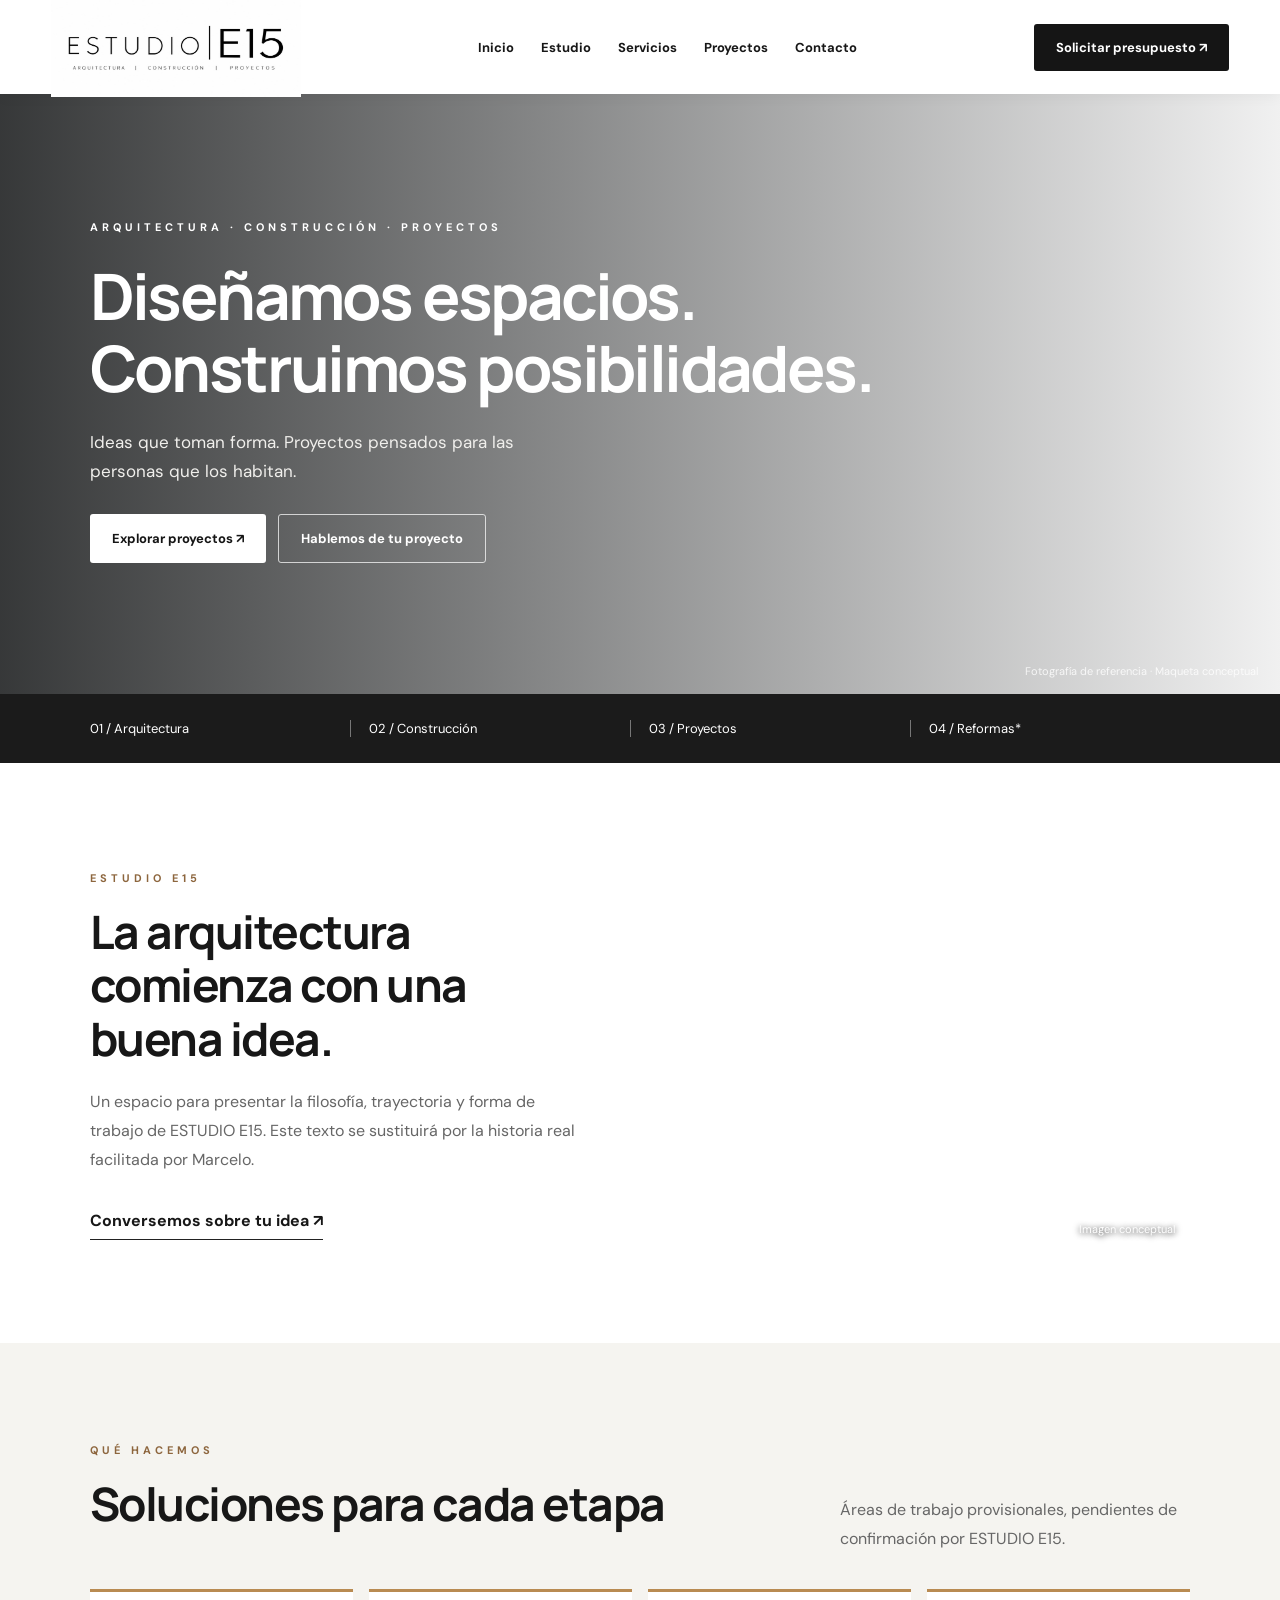
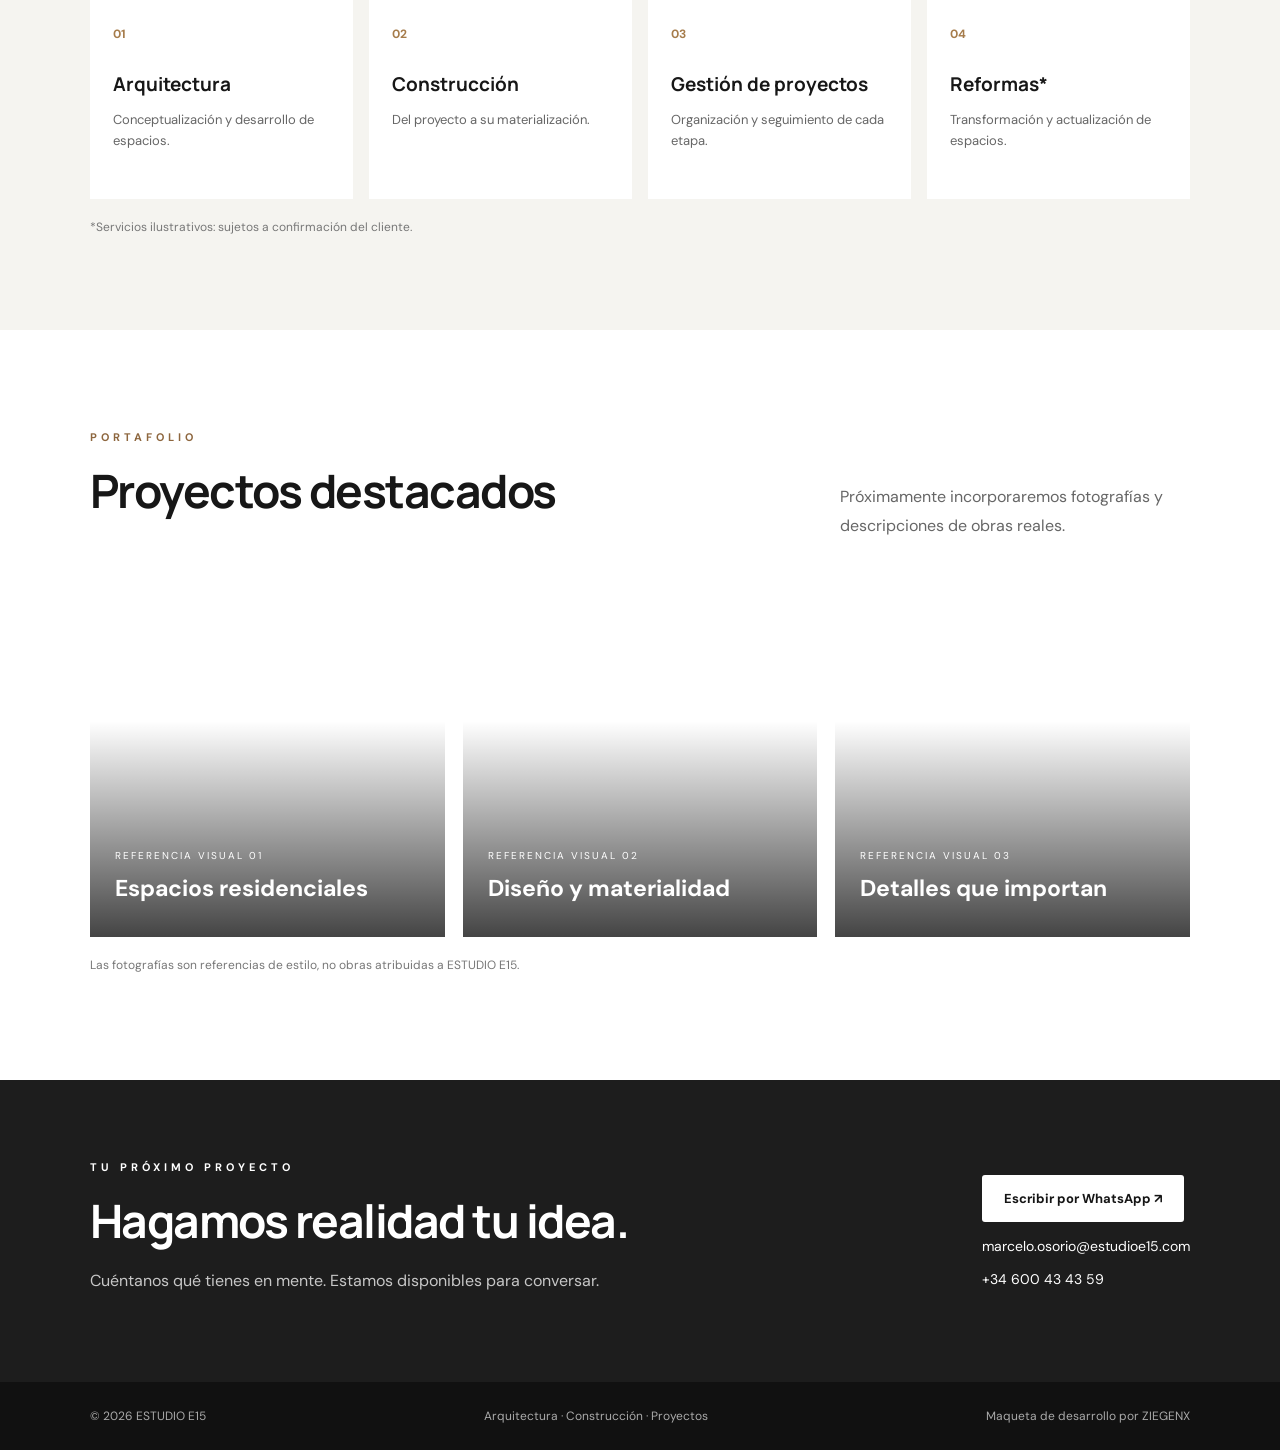
==== index.html @ ab474ba7 "Add files via upload" ====
<!doctype html><html lang="es"><head><meta charset="UTF-8"><meta name="viewport" content="width=device-width,initial-scale=1"><meta name="description" content="ESTUDIO E15 — Arquitectura, construcción y proyectos. Conoce nuestra propuesta y solicita información."><title>ESTUDIO E15 | Arquitectura · Construcción · Proyectos</title><link rel="stylesheet" href="styles.css"></head><body><header class="header"><a href="#inicio" class="brand" aria-label="ESTUDIO E15 inicio"><img src="assets/logo-original.jpg" alt="ESTUDIO E15 — Arquitectura, Construcción, Proyectos"></a><button class="menu" aria-label="Abrir menú" aria-expanded="false">☰</button><nav id="nav"><a href="#inicio">Inicio</a><a href="#estudio">Estudio</a><a href="#servicios">Servicios</a><a href="#proyectos">Proyectos</a><a href="#contacto">Contacto</a></nav><a class="btn dark header-cta" href="https://wa.me/34600434359?text=Hola%20Marcelo%2C%20quisiera%20consultar%20por%20un%20proyecto" target="_blank" rel="noopener">Solicitar presupuesto ↗</a></header><main><section id="inicio" class="hero"><div class="hero-inner"><span class="eyebrow">ARQUITECTURA · CONSTRUCCIÓN · PROYECTOS</span><h1>Diseñamos espacios.<br>Construimos posibilidades.</h1><p>Ideas que toman forma. Proyectos pensados para las personas que los habitan.</p><div class="actions"><a class="btn light" href="#proyectos">Explorar proyectos ↗</a><a class="btn outline" href="https://wa.me/34600434359" target="_blank" rel="noopener">Hablemos de tu proyecto</a></div></div><span class="photo-note">Fotografía de referencia · Maqueta conceptual</span></section><div class="service-strip"><span>01 / Arquitectura</span><span>02 / Construcción</span><span>03 / Proyectos</span><span>04 / Reformas*</span></div><section class="intro section" id="estudio"><div><span class="eyebrow ink">ESTUDIO E15</span><h2>La arquitectura comienza con una buena idea.</h2><p>Un espacio para presentar la filosofía, trayectoria y forma de trabajo de ESTUDIO E15. Este texto se sustituirá por la historia real facilitada por Marcelo.</p><a class="text-link" href="#contacto">Conversemos sobre tu idea ↗</a></div><div class="intro-photo"><span>Imagen conceptual</span></div></section><section class="section services" id="servicios"><div class="section-heading"><div><span class="eyebrow ink">QUÉ HACEMOS</span><h2>Soluciones para cada etapa</h2></div><p>Áreas de trabajo provisionales, pendientes de confirmación por ESTUDIO E15.</p></div><div class="service-grid"><article><b>01</b><h3>Arquitectura</h3><p>Conceptualización y desarrollo de espacios.</p></article><article><b>02</b><h3>Construcción</h3><p>Del proyecto a su materialización.</p></article><article><b>03</b><h3>Gestión de proyectos</h3><p>Organización y seguimiento de cada etapa.</p></article><article><b>04</b><h3>Reformas*</h3><p>Transformación y actualización de espacios.</p></article></div><small>*Servicios ilustrativos: sujetos a confirmación del cliente.</small></section><section class="section projects" id="proyectos"><div class="section-heading"><div><span class="eyebrow ink">PORTAFOLIO</span><h2>Proyectos destacados</h2></div><p>Próximamente incorporaremos fotografías y descripciones de obras reales.</p></div><div class="project-grid"><article class="project-card project-one"><div><span>REFERENCIA VISUAL 01</span><h3>Espacios residenciales</h3></div></article><article class="project-card project-two"><div><span>REFERENCIA VISUAL 02</span><h3>Diseño y materialidad</h3></div></article><article class="project-card project-three"><div><span>REFERENCIA VISUAL 03</span><h3>Detalles que importan</h3></div></article></div><p class="disclaimer">Las fotografías son referencias de estilo, no obras atribuidas a ESTUDIO E15.</p></section><section id="contacto" class="contact"><div><span class="eyebrow">TU PRÓXIMO PROYECTO</span><h2>Hagamos realidad tu idea.</h2><p>Cuéntanos qué tienes en mente. Estamos disponibles para conversar.</p></div><div class="contact-actions"><a class="btn light" href="https://wa.me/34600434359?text=Hola%20Marcelo%2C%20me%20gustar%C3%ADa%20solicitar%20informaci%C3%B3n" target="_blank" rel="noopener">Escribir por WhatsApp ↗</a><a href="mailto:marcelo.osorio@estudioe15.com">marcelo.osorio@estudioe15.com</a><a href="tel:+34600434359">+34 600 43 43 59</a></div></section></main><footer><span>© <span id="year"></span> ESTUDIO E15</span><span>Arquitectura · Construcción · Proyectos</span><span>Maqueta de desarrollo por ZIEGENX</span></footer><script src="script.js"></script></body></html>
---- styles.css ----
@import url('https://fonts.googleapis.com/css2?family=DM+Sans:wght@400;500;600;700&family=Manrope:wght@400;500;600;700;800&display=swap');:root{--ink:#171717;--muted:#666;--stone:#f5f4f0;--accent:#b98b52}*{box-sizing:border-box}html{scroll-behavior:smooth}body{margin:0;color:var(--ink);font-family:'DM Sans',Arial,sans-serif}a{color:inherit;text-decoration:none}.header{height:94px;padding:14px max(4%,calc((100vw - 1450px)/2));display:flex;align-items:center;justify-content:space-between;gap:25px;background:#fff;position:sticky;top:0;z-index:20;box-shadow:0 2px 14px #0000000d}.brand{display:block;width:250px;flex-shrink:0}.brand img{width:100%;height:auto;display:block}.header nav{display:flex;gap:27px;font-size:13px;font-weight:700}.header nav a:hover,.text-link:hover{color:#a57642}.btn{padding:15px 22px;display:inline-flex;align-items:center;justify-content:center;border-radius:3px;font-weight:700;font-size:13px;transition:transform .2s,background .2s}.btn:hover{transform:translateY(-2px)}.dark{background:#151515;color:white}.light{background:white;color:#151515}.outline{color:white;border:1px solid #ffffffb8}.menu{display:none}.hero{min-height:600px;position:relative;display:flex;align-items:center;background:linear-gradient(90deg,rgba(8,10,11,.81),rgba(8,10,11,.42) 52%,rgba(8,10,11,.06)),url('https://images.unsplash.com/photo-1600607687939-ce8a6c25118c?auto=format&fit=crop&w=2200&q=85') center/cover;color:white}.hero-inner{max-width:820px;margin-left:7%;padding:90px 20px 100px 0}.eyebrow{font-size:11px;font-weight:700;letter-spacing:4px}.hero h1{font-family:Manrope,sans-serif;font-size:clamp(37px,5vw,72px);line-height:1.12;letter-spacing:-2.6px;margin:24px 0}.hero p{max-width:460px;font-size:17px;line-height:1.7;color:#f0efec}.actions{display:flex;gap:12px;margin-top:28px;flex-wrap:wrap}.photo-note{position:absolute;bottom:16px;right:22px;color:#ffffffd1;font-size:11px}.service-strip{background:#1b1b1b;color:white;display:grid;grid-template-columns:repeat(4,1fr);padding:26px 7%;gap:18px;font-size:13px}.service-strip span{border-right:1px solid #777;padding-right:12px}.service-strip span:last-child{border:0}.section{padding:95px 7%}.intro{display:grid;grid-template-columns:1fr 1fr;align-items:center;gap:9%}.ink{color:#8d663e}.intro h2,.section h2,.contact h2{font-family:Manrope,sans-serif;letter-spacing:-1.5px;font-size:clamp(32px,3.6vw,52px);line-height:1.16;margin:18px 0 23px}.intro p,.section-heading p{color:var(--muted);line-height:1.8;max-width:530px}.text-link{display:inline-block;margin-top:20px;font-weight:700;border-bottom:1px solid #222;padding-bottom:8px}.intro-photo{height:390px;position:relative;background:url('https://images.unsplash.com/photo-1600566753190-17f0baa2a6c3?auto=format&fit=crop&w=1100&q=85') center/cover}.intro-photo span{position:absolute;bottom:12px;right:15px;color:white;font-size:11px;text-shadow:0 1px 6px black}.services{background:var(--stone)}.section-heading{display:flex;align-items:end;justify-content:space-between;gap:25px;margin-bottom:36px}.section-heading p{max-width:350px;margin:0}.service-grid{display:grid;grid-template-columns:repeat(4,1fr);gap:16px}.service-grid article{background:#fff;padding:30px 23px;min-height:210px;border-top:3px solid var(--accent)}.service-grid b{font-size:12px;color:#a67c4b}.service-grid h3{font-family:Manrope;font-size:19px;margin:28px 0 10px}.service-grid p{color:#666;font-size:13px;line-height:1.6}.services small,.disclaimer{display:block;color:#777;margin-top:20px;font-size:12px}.project-grid{display:grid;grid-template-columns:repeat(3,1fr);gap:18px}.project-card{height:360px;background-size:cover;background-position:center;position:relative;display:flex;align-items:end;color:#fff;overflow:hidden}.project-card:before{content:'';position:absolute;inset:0;background:linear-gradient(transparent 40%,#000b)}.project-card>div{position:relative;padding:25px}.project-card span{font-size:10px;letter-spacing:2px}.project-card h3{font-size:23px;margin:9px 0}.project-one{background-image:url('https://images.unsplash.com/photo-1600607687920-4e2a09cf159d?auto=format&fit=crop&w=900&q=85')}.project-two{background-image:url('https://images.unsplash.com/photo-1600607687920-4e2a09cf159d?auto=format&fit=crop&w=900&q=85');background-position:right}.project-three{background-image:url('https://images.unsplash.com/photo-1600566753086-00f18fb6b3ea?auto=format&fit=crop&w=900&q=85')}.contact{background:#1d1d1d;color:#fff;padding:75px 7%;display:flex;justify-content:space-between;align-items:center;gap:35px}.contact p{color:#c7c7c7}.contact-actions{display:flex;flex-direction:column;align-items:flex-start;gap:15px}.contact-actions>a:not(.btn){font-size:14px}footer{background:#111;color:#aaa;display:flex;justify-content:space-between;gap:15px;padding:26px 7%;font-size:12px}@media(max-width:1000px){.header{padding:12px 4%}.brand{width:205px}.header nav{gap:14px}.header-cta{display:none}.service-grid{grid-template-columns:repeat(2,1fr)}}@media(max-width:700px){.header{height:75px}.brand{width:190px}.menu{display:block;border:0;background:none;font-size:26px;cursor:pointer}.header nav{display:none;position:absolute;top:75px;left:0;right:0;background:#fff;flex-direction:column;padding:25px 7%;box-shadow:0 15px 20px #0002}.header nav.open{display:flex}.hero{min-height:590px;background-position:62% center}.hero-inner{margin-left:7%;padding:70px 7% 80px 0}.hero h1{letter-spacing:-1.5px}.hero p{font-size:15px}.service-strip{grid-template-columns:repeat(2,1fr);gap:18px}.service-strip span:nth-child(2){border:0}.section{padding:65px 7%}.intro{grid-template-columns:1fr;gap:32px}.intro-photo{height:280px}.section-heading{display:block}.section-heading p{margin-top:14px}.service-grid{grid-template-columns:1fr 1fr;gap:10px}.service-grid article{padding:20px 15px;min-height:190px}.service-grid h3{font-size:16px}.project-grid{grid-template-columns:1fr}.project-card{height:300px}.contact{display:block;padding:65px 7%}.contact-actions{margin-top:30px}footer{flex-direction:column}}
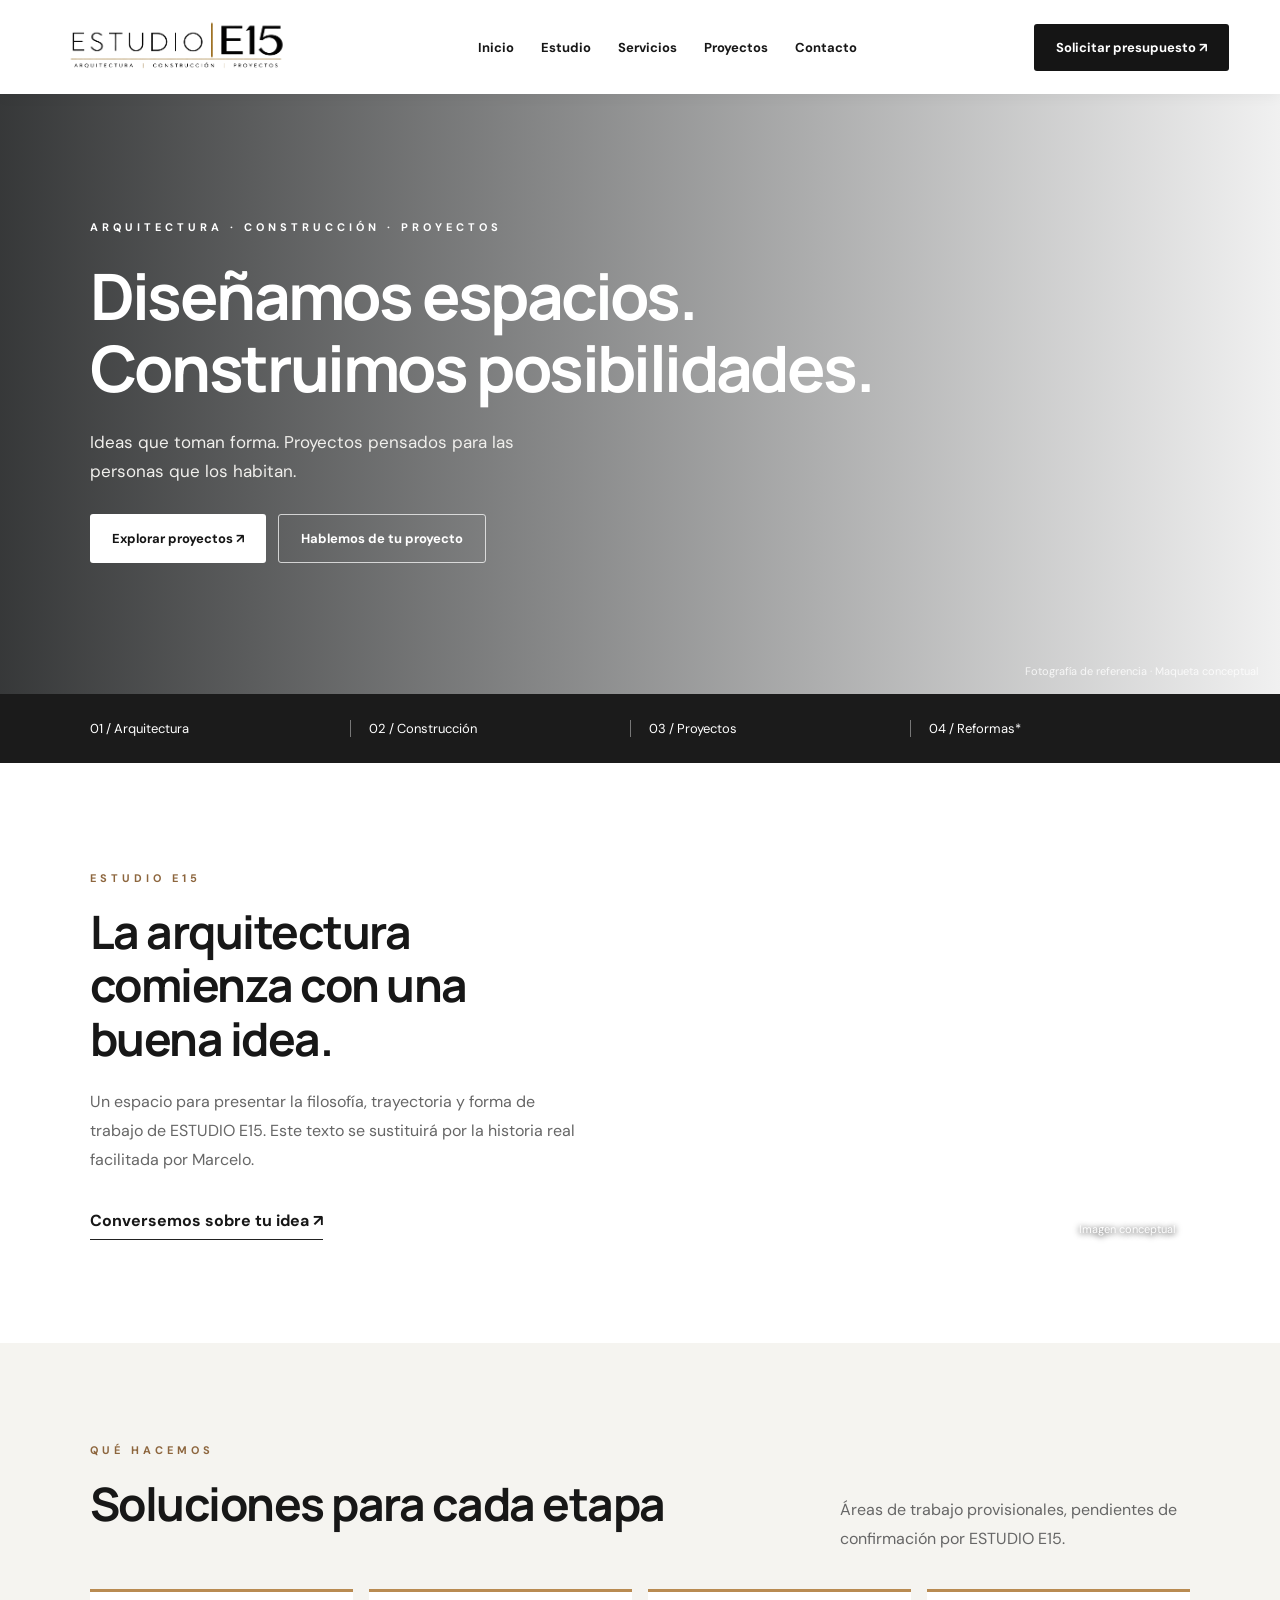
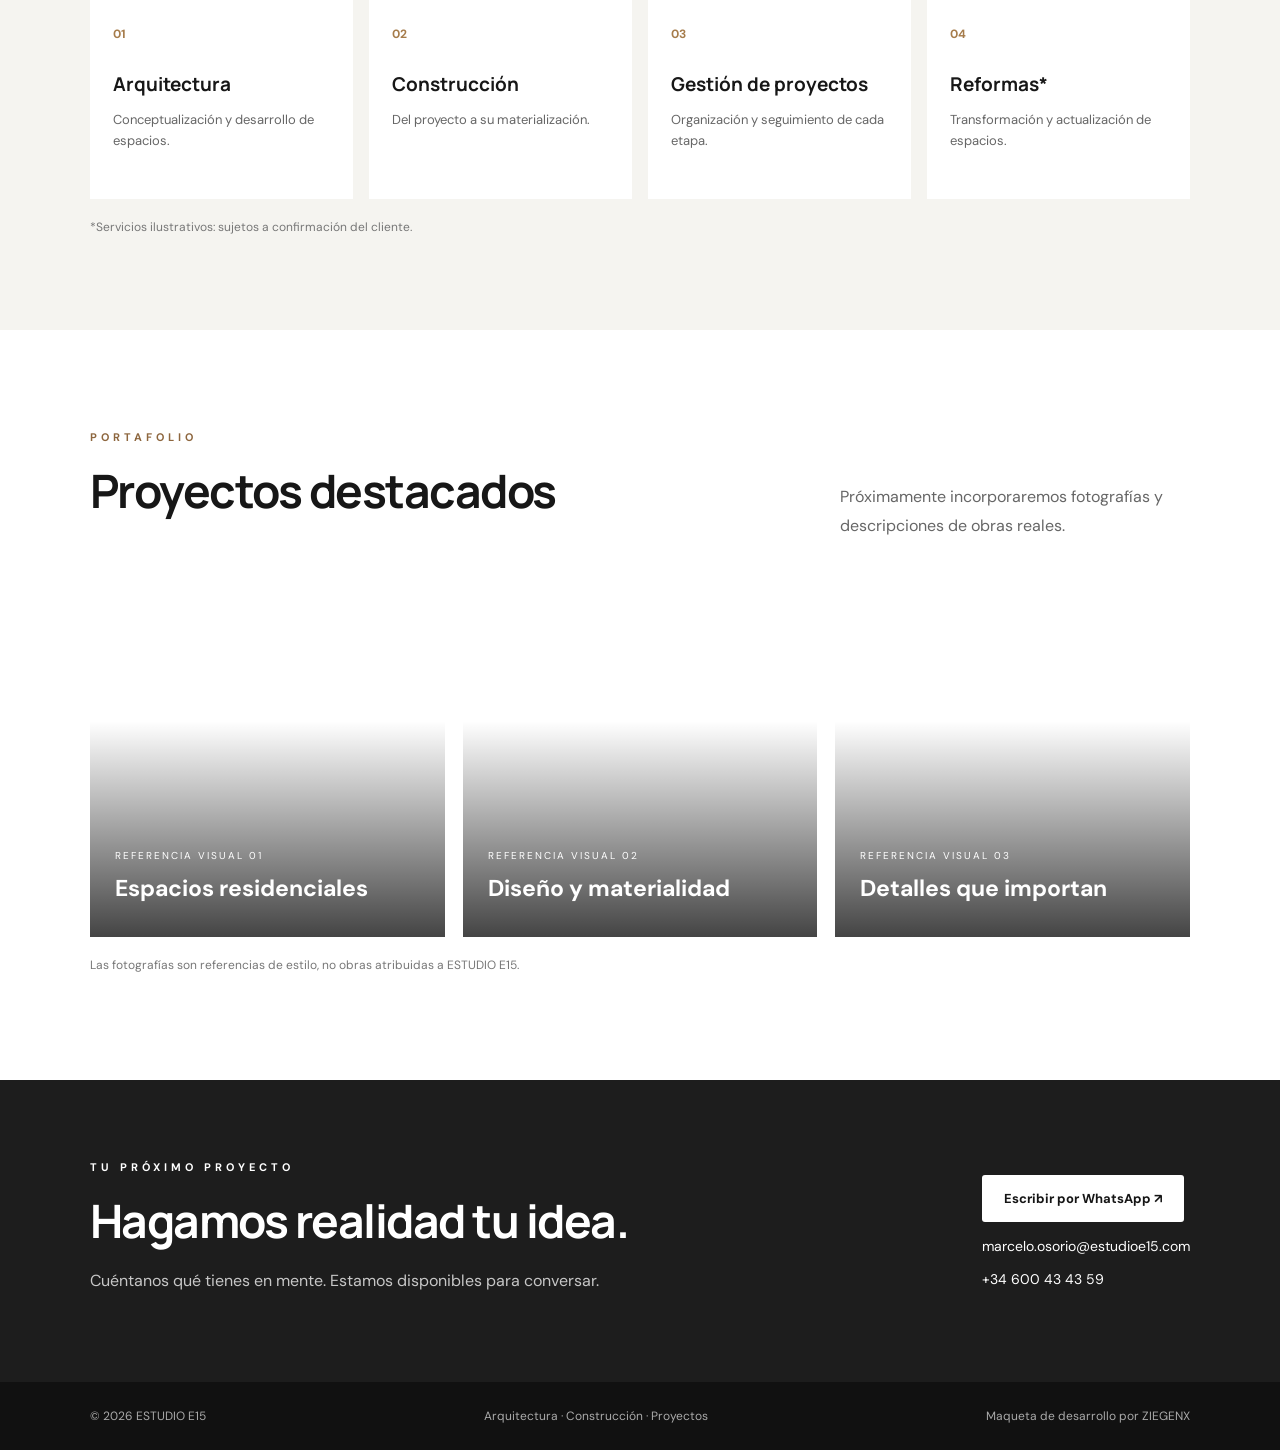
==== commit b00850e6: "Update index.html" ====
--- a/index.html
+++ b/index.html
@@ -1 +1 @@
-<!doctype html><html lang="es"><head><meta charset="UTF-8"><meta name="viewport" content="width=device-width,initial-scale=1"><meta name="description" content="ESTUDIO E15 — Arquitectura, construcción y proyectos. Conoce nuestra propuesta y solicita información."><title>ESTUDIO E15 | Arquitectura · Construcción · Proyectos</title><link rel="stylesheet" href="styles.css"></head><body><header class="header"><a href="#inicio" class="brand" aria-label="ESTUDIO E15 inicio"><img src="assets/logo-original.jpg" alt="ESTUDIO E15 — Arquitectura, Construcción, Proyectos"></a><button class="menu" aria-label="Abrir menú" aria-expanded="false">☰</button><nav id="nav"><a href="#inicio">Inicio</a><a href="#estudio">Estudio</a><a href="#servicios">Servicios</a><a href="#proyectos">Proyectos</a><a href="#contacto">Contacto</a></nav><a class="btn dark header-cta" href="https://wa.me/34600434359?text=Hola%20Marcelo%2C%20quisiera%20consultar%20por%20un%20proyecto" target="_blank" rel="noopener">Solicitar presupuesto ↗</a></header><main><section id="inicio" class="hero"><div class="hero-inner"><span class="eyebrow">ARQUITECTURA · CONSTRUCCIÓN · PROYECTOS</span><h1>Diseñamos espacios.<br>Construimos posibilidades.</h1><p>Ideas que toman forma. Proyectos pensados para las personas que los habitan.</p><div class="actions"><a class="btn light" href="#proyectos">Explorar proyectos ↗</a><a class="btn outline" href="https://wa.me/34600434359" target="_blank" rel="noopener">Hablemos de tu proyecto</a></div></div><span class="photo-note">Fotografía de referencia · Maqueta conceptual</span></section><div class="service-strip"><span>01 / Arquitectura</span><span>02 / Construcción</span><span>03 / Proyectos</span><span>04 / Reformas*</span></div><section class="intro section" id="estudio"><div><span class="eyebrow ink">ESTUDIO E15</span><h2>La arquitectura comienza con una buena idea.</h2><p>Un espacio para presentar la filosofía, trayectoria y forma de trabajo de ESTUDIO E15. Este texto se sustituirá por la historia real facilitada por Marcelo.</p><a class="text-link" href="#contacto">Conversemos sobre tu idea ↗</a></div><div class="intro-photo"><span>Imagen conceptual</span></div></section><section class="section services" id="servicios"><div class="section-heading"><div><span class="eyebrow ink">QUÉ HACEMOS</span><h2>Soluciones para cada etapa</h2></div><p>Áreas de trabajo provisionales, pendientes de confirmación por ESTUDIO E15.</p></div><div class="service-grid"><article><b>01</b><h3>Arquitectura</h3><p>Conceptualización y desarrollo de espacios.</p></article><article><b>02</b><h3>Construcción</h3><p>Del proyecto a su materialización.</p></article><article><b>03</b><h3>Gestión de proyectos</h3><p>Organización y seguimiento de cada etapa.</p></article><article><b>04</b><h3>Reformas*</h3><p>Transformación y actualización de espacios.</p></article></div><small>*Servicios ilustrativos: sujetos a confirmación del cliente.</small></section><section class="section projects" id="proyectos"><div class="section-heading"><div><span class="eyebrow ink">PORTAFOLIO</span><h2>Proyectos destacados</h2></div><p>Próximamente incorporaremos fotografías y descripciones de obras reales.</p></div><div class="project-grid"><article class="project-card project-one"><div><span>REFERENCIA VISUAL 01</span><h3>Espacios residenciales</h3></div></article><article class="project-card project-two"><div><span>REFERENCIA VISUAL 02</span><h3>Diseño y materialidad</h3></div></article><article class="project-card project-three"><div><span>REFERENCIA VISUAL 03</span><h3>Detalles que importan</h3></div></article></div><p class="disclaimer">Las fotografías son referencias de estilo, no obras atribuidas a ESTUDIO E15.</p></section><section id="contacto" class="contact"><div><span class="eyebrow">TU PRÓXIMO PROYECTO</span><h2>Hagamos realidad tu idea.</h2><p>Cuéntanos qué tienes en mente. Estamos disponibles para conversar.</p></div><div class="contact-actions"><a class="btn light" href="https://wa.me/34600434359?text=Hola%20Marcelo%2C%20me%20gustar%C3%ADa%20solicitar%20informaci%C3%B3n" target="_blank" rel="noopener">Escribir por WhatsApp ↗</a><a href="mailto:marcelo.osorio@estudioe15.com">marcelo.osorio@estudioe15.com</a><a href="tel:+34600434359">+34 600 43 43 59</a></div></section></main><footer><span>© <span id="year"></span> ESTUDIO E15</span><span>Arquitectura · Construcción · Proyectos</span><span>Maqueta de desarrollo por ZIEGENX</span></footer><script src="script.js"></script></body></html>
+<!doctype html><html lang="es"><head><meta charset="UTF-8"><meta name="viewport" content="width=device-width,initial-scale=1"><meta name="description" content="ESTUDIO E15 — Arquitectura, construcción y proyectos. Conoce nuestra propuesta y solicita información."><title>ESTUDIO E15 | Arquitectura · Construcción · Proyectos</title><link rel="stylesheet" href="styles.css"></head><body><header class="header"><a href="#inicio" class="brand" aria-label="ESTUDIO E15 inicio"><img src="assets/logo-original.png" alt="ESTUDIO E15 — Arquitectura, Construcción, Proyectos"></a><button class="menu" aria-label="Abrir menú" aria-expanded="false">☰</button><nav id="nav"><a href="#inicio">Inicio</a><a href="#estudio">Estudio</a><a href="#servicios">Servicios</a><a href="#proyectos">Proyectos</a><a href="#contacto">Contacto</a></nav><a class="btn dark header-cta" href="https://wa.me/34600434359?text=Hola%20Marcelo%2C%20quisiera%20consultar%20por%20un%20proyecto" target="_blank" rel="noopener">Solicitar presupuesto ↗</a></header><main><section id="inicio" class="hero"><div class="hero-inner"><span class="eyebrow">ARQUITECTURA · CONSTRUCCIÓN · PROYECTOS</span><h1>Diseñamos espacios.<br>Construimos posibilidades.</h1><p>Ideas que toman forma. Proyectos pensados para las personas que los habitan.</p><div class="actions"><a class="btn light" href="#proyectos">Explorar proyectos ↗</a><a class="btn outline" href="https://wa.me/34600434359" target="_blank" rel="noopener">Hablemos de tu proyecto</a></div></div><span class="photo-note">Fotografía de referencia · Maqueta conceptual</span></section><div class="service-strip"><span>01 / Arquitectura</span><span>02 / Construcción</span><span>03 / Proyectos</span><span>04 / Reformas*</span></div><section class="intro section" id="estudio"><div><span class="eyebrow ink">ESTUDIO E15</span><h2>La arquitectura comienza con una buena idea.</h2><p>Un espacio para presentar la filosofía, trayectoria y forma de trabajo de ESTUDIO E15. Este texto se sustituirá por la historia real facilitada por Marcelo.</p><a class="text-link" href="#contacto">Conversemos sobre tu idea ↗</a></div><div class="intro-photo"><span>Imagen conceptual</span></div></section><section class="section services" id="servicios"><div class="section-heading"><div><span class="eyebrow ink">QUÉ HACEMOS</span><h2>Soluciones para cada etapa</h2></div><p>Áreas de trabajo provisionales, pendientes de confirmación por ESTUDIO E15.</p></div><div class="service-grid"><article><b>01</b><h3>Arquitectura</h3><p>Conceptualización y desarrollo de espacios.</p></article><article><b>02</b><h3>Construcción</h3><p>Del proyecto a su materialización.</p></article><article><b>03</b><h3>Gestión de proyectos</h3><p>Organización y seguimiento de cada etapa.</p></article><article><b>04</b><h3>Reformas*</h3><p>Transformación y actualización de espacios.</p></article></div><small>*Servicios ilustrativos: sujetos a confirmación del cliente.</small></section><section class="section projects" id="proyectos"><div class="section-heading"><div><span class="eyebrow ink">PORTAFOLIO</span><h2>Proyectos destacados</h2></div><p>Próximamente incorporaremos fotografías y descripciones de obras reales.</p></div><div class="project-grid"><article class="project-card project-one"><div><span>REFERENCIA VISUAL 01</span><h3>Espacios residenciales</h3></div></article><article class="project-card project-two"><div><span>REFERENCIA VISUAL 02</span><h3>Diseño y materialidad</h3></div></article><article class="project-card project-three"><div><span>REFERENCIA VISUAL 03</span><h3>Detalles que importan</h3></div></article></div><p class="disclaimer">Las fotografías son referencias de estilo, no obras atribuidas a ESTUDIO E15.</p></section><section id="contacto" class="contact"><div><span class="eyebrow">TU PRÓXIMO PROYECTO</span><h2>Hagamos realidad tu idea.</h2><p>Cuéntanos qué tienes en mente. Estamos disponibles para conversar.</p></div><div class="contact-actions"><a class="btn light" href="https://wa.me/34600434359?text=Hola%20Marcelo%2C%20me%20gustar%C3%ADa%20solicitar%20informaci%C3%B3n" target="_blank" rel="noopener">Escribir por WhatsApp ↗</a><a href="mailto:marcelo.osorio@estudioe15.com">marcelo.osorio@estudioe15.com</a><a href="tel:+34600434359">+34 600 43 43 59</a></div></section></main><footer><span>© <span id="year"></span> ESTUDIO E15</span><span>Arquitectura · Construcción · Proyectos</span><span>Maqueta de desarrollo por ZIEGENX</span></footer><script src="script.js"></script></body></html>
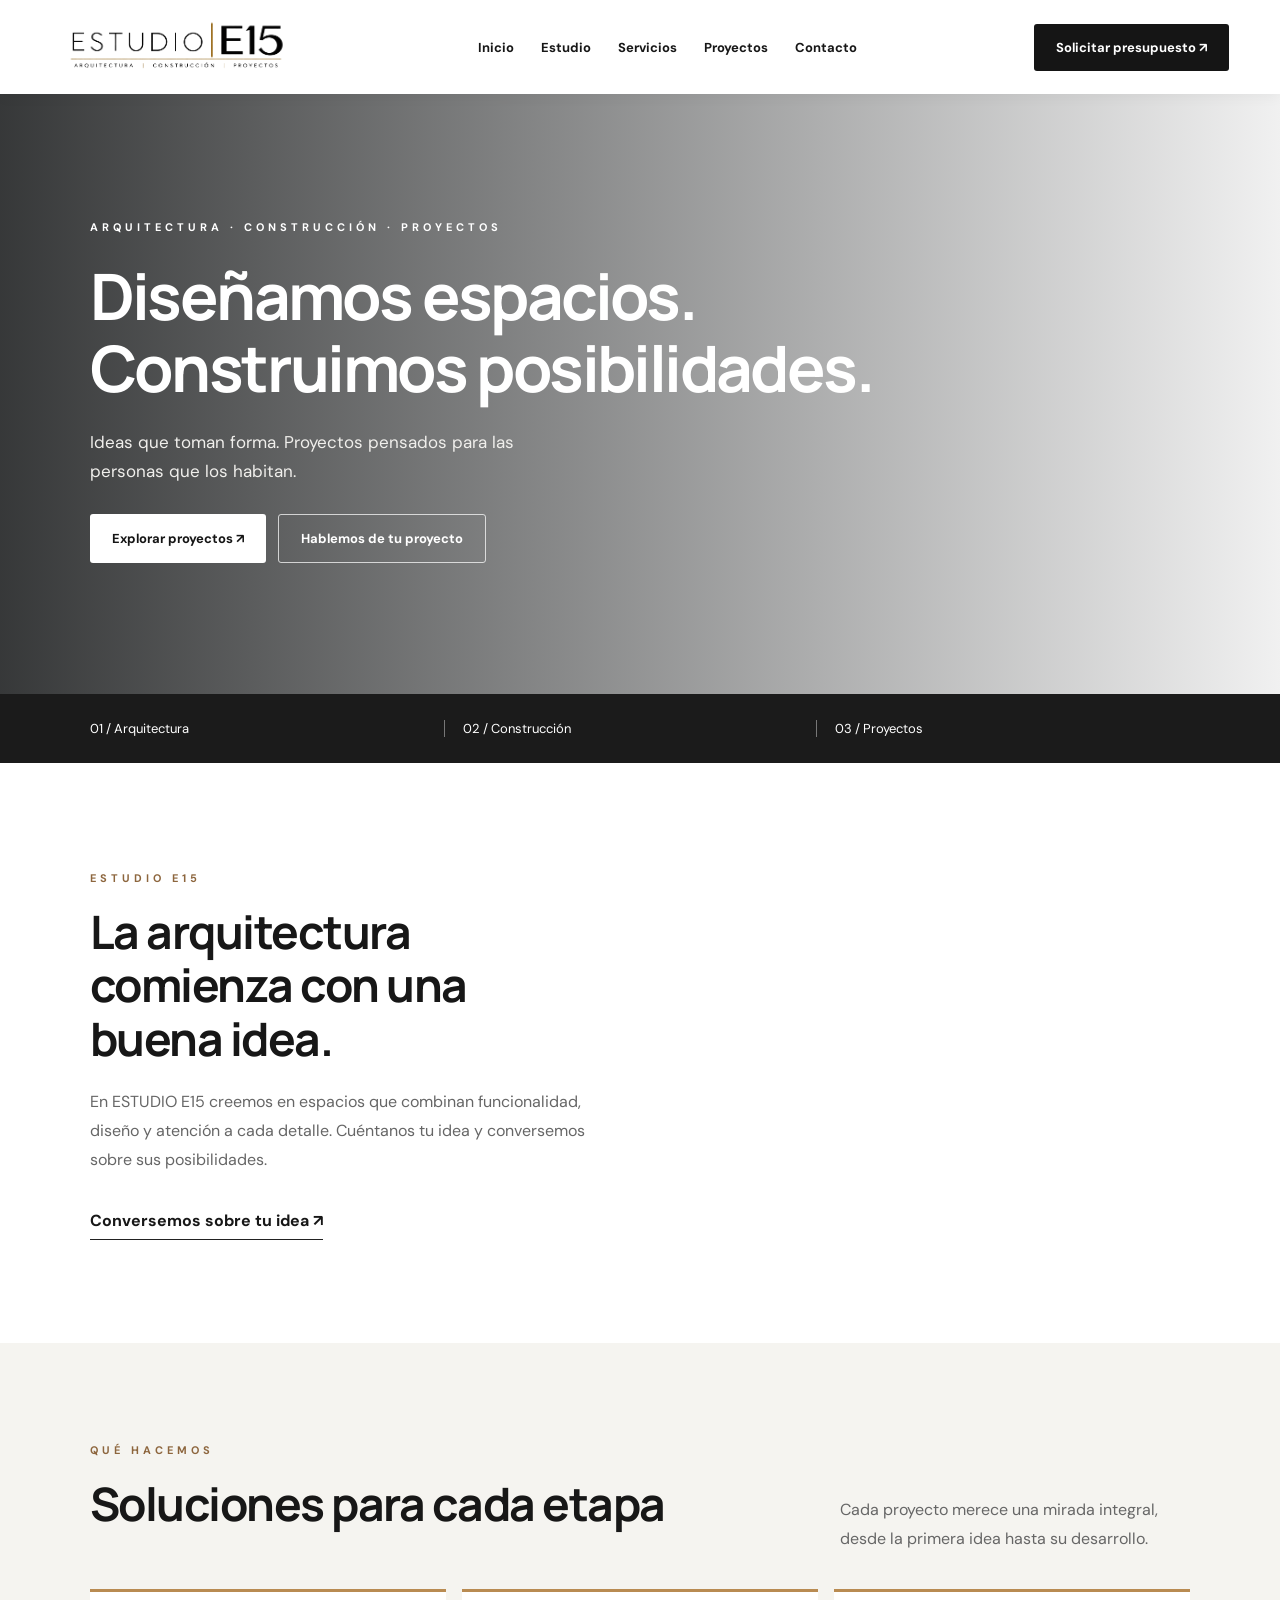
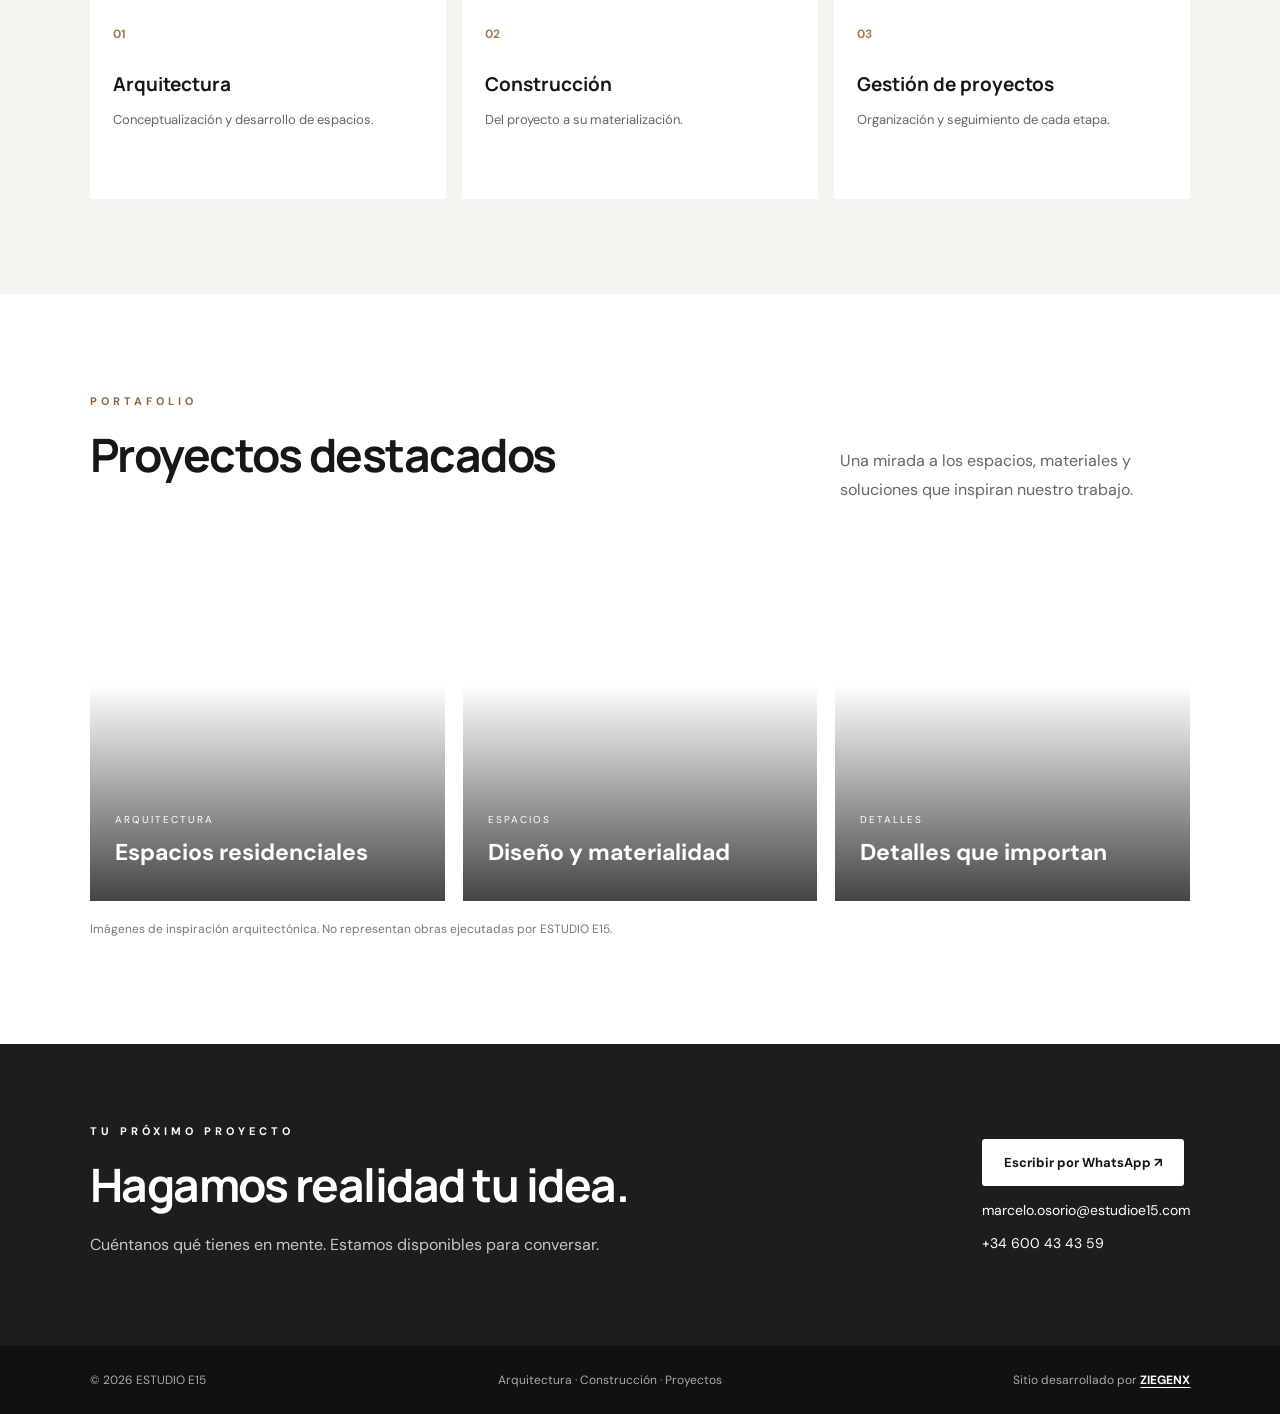
==== commit 6735ae86: "Add files via upload" ====
--- a/index.html
+++ b/index.html
@@ -1 +1 @@
-<!doctype html><html lang="es"><head><meta charset="UTF-8"><meta name="viewport" content="width=device-width,initial-scale=1"><meta name="description" content="ESTUDIO E15 — Arquitectura, construcción y proyectos. Conoce nuestra propuesta y solicita información."><title>ESTUDIO E15 | Arquitectura · Construcción · Proyectos</title><link rel="stylesheet" href="styles.css"></head><body><header class="header"><a href="#inicio" class="brand" aria-label="ESTUDIO E15 inicio"><img src="assets/logo-original.png" alt="ESTUDIO E15 — Arquitectura, Construcción, Proyectos"></a><button class="menu" aria-label="Abrir menú" aria-expanded="false">☰</button><nav id="nav"><a href="#inicio">Inicio</a><a href="#estudio">Estudio</a><a href="#servicios">Servicios</a><a href="#proyectos">Proyectos</a><a href="#contacto">Contacto</a></nav><a class="btn dark header-cta" href="https://wa.me/34600434359?text=Hola%20Marcelo%2C%20quisiera%20consultar%20por%20un%20proyecto" target="_blank" rel="noopener">Solicitar presupuesto ↗</a></header><main><section id="inicio" class="hero"><div class="hero-inner"><span class="eyebrow">ARQUITECTURA · CONSTRUCCIÓN · PROYECTOS</span><h1>Diseñamos espacios.<br>Construimos posibilidades.</h1><p>Ideas que toman forma. Proyectos pensados para las personas que los habitan.</p><div class="actions"><a class="btn light" href="#proyectos">Explorar proyectos ↗</a><a class="btn outline" href="https://wa.me/34600434359" target="_blank" rel="noopener">Hablemos de tu proyecto</a></div></div><span class="photo-note">Fotografía de referencia · Maqueta conceptual</span></section><div class="service-strip"><span>01 / Arquitectura</span><span>02 / Construcción</span><span>03 / Proyectos</span><span>04 / Reformas*</span></div><section class="intro section" id="estudio"><div><span class="eyebrow ink">ESTUDIO E15</span><h2>La arquitectura comienza con una buena idea.</h2><p>Un espacio para presentar la filosofía, trayectoria y forma de trabajo de ESTUDIO E15. Este texto se sustituirá por la historia real facilitada por Marcelo.</p><a class="text-link" href="#contacto">Conversemos sobre tu idea ↗</a></div><div class="intro-photo"><span>Imagen conceptual</span></div></section><section class="section services" id="servicios"><div class="section-heading"><div><span class="eyebrow ink">QUÉ HACEMOS</span><h2>Soluciones para cada etapa</h2></div><p>Áreas de trabajo provisionales, pendientes de confirmación por ESTUDIO E15.</p></div><div class="service-grid"><article><b>01</b><h3>Arquitectura</h3><p>Conceptualización y desarrollo de espacios.</p></article><article><b>02</b><h3>Construcción</h3><p>Del proyecto a su materialización.</p></article><article><b>03</b><h3>Gestión de proyectos</h3><p>Organización y seguimiento de cada etapa.</p></article><article><b>04</b><h3>Reformas*</h3><p>Transformación y actualización de espacios.</p></article></div><small>*Servicios ilustrativos: sujetos a confirmación del cliente.</small></section><section class="section projects" id="proyectos"><div class="section-heading"><div><span class="eyebrow ink">PORTAFOLIO</span><h2>Proyectos destacados</h2></div><p>Próximamente incorporaremos fotografías y descripciones de obras reales.</p></div><div class="project-grid"><article class="project-card project-one"><div><span>REFERENCIA VISUAL 01</span><h3>Espacios residenciales</h3></div></article><article class="project-card project-two"><div><span>REFERENCIA VISUAL 02</span><h3>Diseño y materialidad</h3></div></article><article class="project-card project-three"><div><span>REFERENCIA VISUAL 03</span><h3>Detalles que importan</h3></div></article></div><p class="disclaimer">Las fotografías son referencias de estilo, no obras atribuidas a ESTUDIO E15.</p></section><section id="contacto" class="contact"><div><span class="eyebrow">TU PRÓXIMO PROYECTO</span><h2>Hagamos realidad tu idea.</h2><p>Cuéntanos qué tienes en mente. Estamos disponibles para conversar.</p></div><div class="contact-actions"><a class="btn light" href="https://wa.me/34600434359?text=Hola%20Marcelo%2C%20me%20gustar%C3%ADa%20solicitar%20informaci%C3%B3n" target="_blank" rel="noopener">Escribir por WhatsApp ↗</a><a href="mailto:marcelo.osorio@estudioe15.com">marcelo.osorio@estudioe15.com</a><a href="tel:+34600434359">+34 600 43 43 59</a></div></section></main><footer><span>© <span id="year"></span> ESTUDIO E15</span><span>Arquitectura · Construcción · Proyectos</span><span>Maqueta de desarrollo por ZIEGENX</span></footer><script src="script.js"></script></body></html>
+<!doctype html><html lang="es"><head><meta charset="UTF-8"><meta name="viewport" content="width=device-width,initial-scale=1"><meta name="description" content="ESTUDIO E15 — Arquitectura, construcción y proyectos. Conoce nuestra propuesta y solicita información."><title>ESTUDIO E15 | Arquitectura · Construcción · Proyectos</title><link rel="stylesheet" href="styles.css?v=4"></head><body><header class="header"><a href="#inicio" class="brand" aria-label="ESTUDIO E15 inicio"><img src="assets/logo-original.png" alt="ESTUDIO E15 — Arquitectura, Construcción, Proyectos"></a><button class="menu" aria-label="Abrir menú" aria-expanded="false">☰</button><nav id="nav"><a href="#inicio">Inicio</a><a href="#estudio">Estudio</a><a href="#servicios">Servicios</a><a href="#proyectos">Proyectos</a><a href="#contacto">Contacto</a></nav><a class="btn dark header-cta" href="https://wa.me/34600434359?text=Hola%20Marcelo%2C%20quisiera%20consultar%20por%20un%20proyecto" target="_blank" rel="noopener">Solicitar presupuesto ↗</a></header><main><section id="inicio" class="hero"><div class="hero-inner"><span class="eyebrow">ARQUITECTURA · CONSTRUCCIÓN · PROYECTOS</span><h1>Diseñamos espacios.<br>Construimos posibilidades.</h1><p>Ideas que toman forma. Proyectos pensados para las personas que los habitan.</p><div class="actions"><a class="btn light" href="#proyectos">Explorar proyectos ↗</a><a class="btn outline" href="https://wa.me/34600434359" target="_blank" rel="noopener">Hablemos de tu proyecto</a></div></div></section><div class="service-strip"><span>01 / Arquitectura</span><span>02 / Construcción</span><span>03 / Proyectos</span></div><section class="intro section" id="estudio"><div><span class="eyebrow ink">ESTUDIO E15</span><h2>La arquitectura comienza con una buena idea.</h2><p>En ESTUDIO E15 creemos en espacios que combinan funcionalidad, diseño y atención a cada detalle. Cuéntanos tu idea y conversemos sobre sus posibilidades.</p><a class="text-link" href="#contacto">Conversemos sobre tu idea ↗</a></div><div class="intro-photo"></div></section><section class="section services" id="servicios"><div class="section-heading"><div><span class="eyebrow ink">QUÉ HACEMOS</span><h2>Soluciones para cada etapa</h2></div><p>Cada proyecto merece una mirada integral, desde la primera idea hasta su desarrollo.</p></div><div class="service-grid"><article><b>01</b><h3>Arquitectura</h3><p>Conceptualización y desarrollo de espacios.</p></article><article><b>02</b><h3>Construcción</h3><p>Del proyecto a su materialización.</p></article><article><b>03</b><h3>Gestión de proyectos</h3><p>Organización y seguimiento de cada etapa.</p></article></div></section><section class="section projects" id="proyectos"><div class="section-heading"><div><span class="eyebrow ink">PORTAFOLIO</span><h2>Proyectos destacados</h2></div><p>Una mirada a los espacios, materiales y soluciones que inspiran nuestro trabajo.</p></div><div class="project-grid"><article class="project-card project-one"><div><span>ARQUITECTURA</span><h3>Espacios residenciales</h3></div></article><article class="project-card project-two"><div><span>ESPACIOS</span><h3>Diseño y materialidad</h3></div></article><article class="project-card project-three"><div><span>DETALLES</span><h3>Detalles que importan</h3></div></article></div><p class="disclaimer">Imágenes de inspiración arquitectónica. No representan obras ejecutadas por ESTUDIO E15.</p></section><section id="contacto" class="contact"><div><span class="eyebrow">TU PRÓXIMO PROYECTO</span><h2>Hagamos realidad tu idea.</h2><p>Cuéntanos qué tienes en mente. Estamos disponibles para conversar.</p></div><div class="contact-actions"><a class="btn light" href="https://wa.me/34600434359?text=Hola%20Marcelo%2C%20me%20gustar%C3%ADa%20solicitar%20informaci%C3%B3n" target="_blank" rel="noopener">Escribir por WhatsApp ↗</a><a href="mailto:marcelo.osorio@estudioe15.com">marcelo.osorio@estudioe15.com</a><a href="tel:+34600434359">+34 600 43 43 59</a></div></section></main><footer><span>© <span id="year"></span> ESTUDIO E15</span><span>Arquitectura · Construcción · Proyectos</span><span>Sitio desarrollado por <a class="credit-link" href="https://ziegenx.com/" target="_blank" rel="noopener noreferrer">ZIEGENX</a></span></footer><script src="script.js"></script></body></html>
--- a/styles.css
+++ b/styles.css
@@ -1 +1,3 @@
-@import url('https://fonts.googleapis.com/css2?family=DM+Sans:wght@400;500;600;700&family=Manrope:wght@400;500;600;700;800&display=swap');:root{--ink:#171717;--muted:#666;--stone:#f5f4f0;--accent:#b98b52}*{box-sizing:border-box}html{scroll-behavior:smooth}body{margin:0;color:var(--ink);font-family:'DM Sans',Arial,sans-serif}a{color:inherit;text-decoration:none}.header{height:94px;padding:14px max(4%,calc((100vw - 1450px)/2));display:flex;align-items:center;justify-content:space-between;gap:25px;background:#fff;position:sticky;top:0;z-index:20;box-shadow:0 2px 14px #0000000d}.brand{display:block;width:250px;flex-shrink:0}.brand img{width:100%;height:auto;display:block}.header nav{display:flex;gap:27px;font-size:13px;font-weight:700}.header nav a:hover,.text-link:hover{color:#a57642}.btn{padding:15px 22px;display:inline-flex;align-items:center;justify-content:center;border-radius:3px;font-weight:700;font-size:13px;transition:transform .2s,background .2s}.btn:hover{transform:translateY(-2px)}.dark{background:#151515;color:white}.light{background:white;color:#151515}.outline{color:white;border:1px solid #ffffffb8}.menu{display:none}.hero{min-height:600px;position:relative;display:flex;align-items:center;background:linear-gradient(90deg,rgba(8,10,11,.81),rgba(8,10,11,.42) 52%,rgba(8,10,11,.06)),url('https://images.unsplash.com/photo-1600607687939-ce8a6c25118c?auto=format&fit=crop&w=2200&q=85') center/cover;color:white}.hero-inner{max-width:820px;margin-left:7%;padding:90px 20px 100px 0}.eyebrow{font-size:11px;font-weight:700;letter-spacing:4px}.hero h1{font-family:Manrope,sans-serif;font-size:clamp(37px,5vw,72px);line-height:1.12;letter-spacing:-2.6px;margin:24px 0}.hero p{max-width:460px;font-size:17px;line-height:1.7;color:#f0efec}.actions{display:flex;gap:12px;margin-top:28px;flex-wrap:wrap}.photo-note{position:absolute;bottom:16px;right:22px;color:#ffffffd1;font-size:11px}.service-strip{background:#1b1b1b;color:white;display:grid;grid-template-columns:repeat(4,1fr);padding:26px 7%;gap:18px;font-size:13px}.service-strip span{border-right:1px solid #777;padding-right:12px}.service-strip span:last-child{border:0}.section{padding:95px 7%}.intro{display:grid;grid-template-columns:1fr 1fr;align-items:center;gap:9%}.ink{color:#8d663e}.intro h2,.section h2,.contact h2{font-family:Manrope,sans-serif;letter-spacing:-1.5px;font-size:clamp(32px,3.6vw,52px);line-height:1.16;margin:18px 0 23px}.intro p,.section-heading p{color:var(--muted);line-height:1.8;max-width:530px}.text-link{display:inline-block;margin-top:20px;font-weight:700;border-bottom:1px solid #222;padding-bottom:8px}.intro-photo{height:390px;position:relative;background:url('https://images.unsplash.com/photo-1600566753190-17f0baa2a6c3?auto=format&fit=crop&w=1100&q=85') center/cover}.intro-photo span{position:absolute;bottom:12px;right:15px;color:white;font-size:11px;text-shadow:0 1px 6px black}.services{background:var(--stone)}.section-heading{display:flex;align-items:end;justify-content:space-between;gap:25px;margin-bottom:36px}.section-heading p{max-width:350px;margin:0}.service-grid{display:grid;grid-template-columns:repeat(4,1fr);gap:16px}.service-grid article{background:#fff;padding:30px 23px;min-height:210px;border-top:3px solid var(--accent)}.service-grid b{font-size:12px;color:#a67c4b}.service-grid h3{font-family:Manrope;font-size:19px;margin:28px 0 10px}.service-grid p{color:#666;font-size:13px;line-height:1.6}.services small,.disclaimer{display:block;color:#777;margin-top:20px;font-size:12px}.project-grid{display:grid;grid-template-columns:repeat(3,1fr);gap:18px}.project-card{height:360px;background-size:cover;background-position:center;position:relative;display:flex;align-items:end;color:#fff;overflow:hidden}.project-card:before{content:'';position:absolute;inset:0;background:linear-gradient(transparent 40%,#000b)}.project-card>div{position:relative;padding:25px}.project-card span{font-size:10px;letter-spacing:2px}.project-card h3{font-size:23px;margin:9px 0}.project-one{background-image:url('https://images.unsplash.com/photo-1600607687920-4e2a09cf159d?auto=format&fit=crop&w=900&q=85')}.project-two{background-image:url('https://images.unsplash.com/photo-1600607687920-4e2a09cf159d?auto=format&fit=crop&w=900&q=85');background-position:right}.project-three{background-image:url('https://images.unsplash.com/photo-1600566753086-00f18fb6b3ea?auto=format&fit=crop&w=900&q=85')}.contact{background:#1d1d1d;color:#fff;padding:75px 7%;display:flex;justify-content:space-between;align-items:center;gap:35px}.contact p{color:#c7c7c7}.contact-actions{display:flex;flex-direction:column;align-items:flex-start;gap:15px}.contact-actions>a:not(.btn){font-size:14px}footer{background:#111;color:#aaa;display:flex;justify-content:space-between;gap:15px;padding:26px 7%;font-size:12px}@media(max-width:1000px){.header{padding:12px 4%}.brand{width:205px}.header nav{gap:14px}.header-cta{display:none}.service-grid{grid-template-columns:repeat(2,1fr)}}@media(max-width:700px){.header{height:75px}.brand{width:190px}.menu{display:block;border:0;background:none;font-size:26px;cursor:pointer}.header nav{display:none;position:absolute;top:75px;left:0;right:0;background:#fff;flex-direction:column;padding:25px 7%;box-shadow:0 15px 20px #0002}.header nav.open{display:flex}.hero{min-height:590px;background-position:62% center}.hero-inner{margin-left:7%;padding:70px 7% 80px 0}.hero h1{letter-spacing:-1.5px}.hero p{font-size:15px}.service-strip{grid-template-columns:repeat(2,1fr);gap:18px}.service-strip span:nth-child(2){border:0}.section{padding:65px 7%}.intro{grid-template-columns:1fr;gap:32px}.intro-photo{height:280px}.section-heading{display:block}.section-heading p{margin-top:14px}.service-grid{grid-template-columns:1fr 1fr;gap:10px}.service-grid article{padding:20px 15px;min-height:190px}.service-grid h3{font-size:16px}.project-grid{grid-template-columns:1fr}.project-card{height:300px}.contact{display:block;padding:65px 7%}.contact-actions{margin-top:30px}footer{flex-direction:column}}
+@import url('https://fonts.googleapis.com/css2?family=DM+Sans:wght@400;500;600;700&family=Manrope:wght@400;500;600;700;800&display=swap');:root{--ink:#171717;--muted:#666;--stone:#f5f4f0;--accent:#b98b52}*{box-sizing:border-box}html{scroll-behavior:smooth}body{margin:0;color:var(--ink);font-family:'DM Sans',Arial,sans-serif}a{color:inherit;text-decoration:none}.header{height:94px;padding:14px max(4%,calc((100vw - 1450px)/2));display:flex;align-items:center;justify-content:space-between;gap:25px;background:#fff;position:sticky;top:0;z-index:20;box-shadow:0 2px 14px #0000000d}.brand{display:block;width:250px;flex-shrink:0}.brand img{width:100%;height:auto;display:block}.header nav{display:flex;gap:27px;font-size:13px;font-weight:700}.header nav a:hover,.text-link:hover{color:#a57642}.btn{padding:15px 22px;display:inline-flex;align-items:center;justify-content:center;border-radius:3px;font-weight:700;font-size:13px;transition:transform .2s,background .2s}.btn:hover{transform:translateY(-2px)}.dark{background:#151515;color:white}.light{background:white;color:#151515}.outline{color:white;border:1px solid #ffffffb8}.menu{display:none}.hero{min-height:600px;position:relative;display:flex;align-items:center;background:linear-gradient(90deg,rgba(8,10,11,.81),rgba(8,10,11,.42) 52%,rgba(8,10,11,.06)),url('https://images.unsplash.com/photo-1600607687939-ce8a6c25118c?auto=format&fit=crop&w=2200&q=85') center/cover;color:white}.hero-inner{max-width:820px;margin-left:7%;padding:90px 20px 100px 0}.eyebrow{font-size:11px;font-weight:700;letter-spacing:4px}.hero h1{font-family:Manrope,sans-serif;font-size:clamp(37px,5vw,72px);line-height:1.12;letter-spacing:-2.6px;margin:24px 0}.hero p{max-width:460px;font-size:17px;line-height:1.7;color:#f0efec}.actions{display:flex;gap:12px;margin-top:28px;flex-wrap:wrap}.photo-note{position:absolute;bottom:16px;right:22px;color:#ffffffd1;font-size:11px}.service-strip{background:#1b1b1b;color:white;display:grid;grid-template-columns:repeat(4,1fr);padding:26px 7%;gap:18px;font-size:13px}.service-strip span{border-right:1px solid #777;padding-right:12px}.service-strip span:last-child{border:0}.section{padding:95px 7%}.intro{display:grid;grid-template-columns:1fr 1fr;align-items:center;gap:9%}.ink{color:#8d663e}.intro h2,.section h2,.contact h2{font-family:Manrope,sans-serif;letter-spacing:-1.5px;font-size:clamp(32px,3.6vw,52px);line-height:1.16;margin:18px 0 23px}.intro p,.section-heading p{color:var(--muted);line-height:1.8;max-width:530px}.text-link{display:inline-block;margin-top:20px;font-weight:700;border-bottom:1px solid #222;padding-bottom:8px}.intro-photo{height:390px;position:relative;background:url('https://images.unsplash.com/photo-1600566753190-17f0baa2a6c3?auto=format&fit=crop&w=1100&q=85') center/cover}.intro-photo span{position:absolute;bottom:12px;right:15px;color:white;font-size:11px;text-shadow:0 1px 6px black}.services{background:var(--stone)}.section-heading{display:flex;align-items:end;justify-content:space-between;gap:25px;margin-bottom:36px}.section-heading p{max-width:350px;margin:0}.service-grid{display:grid;grid-template-columns:repeat(3,1fr);gap:16px}.service-grid article{background:#fff;padding:30px 23px;min-height:210px;border-top:3px solid var(--accent)}.service-grid b{font-size:12px;color:#a67c4b}.service-grid h3{font-family:Manrope;font-size:19px;margin:28px 0 10px}.service-grid p{color:#666;font-size:13px;line-height:1.6}.services small,.disclaimer{display:block;color:#777;margin-top:20px;font-size:12px}.project-grid{display:grid;grid-template-columns:repeat(3,1fr);gap:18px}.project-card{height:360px;background-size:cover;background-position:center;position:relative;display:flex;align-items:end;color:#fff;overflow:hidden}.project-card:before{content:'';position:absolute;inset:0;background:linear-gradient(transparent 40%,#000b)}.project-card>div{position:relative;padding:25px}.project-card span{font-size:10px;letter-spacing:2px}.project-card h3{font-size:23px;margin:9px 0}.project-one{background-image:url('https://images.unsplash.com/photo-1600607687920-4e2a09cf159d?auto=format&fit=crop&w=900&q=85')}.project-two{background-image:url('https://images.unsplash.com/photo-1600607687920-4e2a09cf159d?auto=format&fit=crop&w=900&q=85');background-position:right}.project-three{background-image:url('https://images.unsplash.com/photo-1600566753086-00f18fb6b3ea?auto=format&fit=crop&w=900&q=85')}.contact{background:#1d1d1d;color:#fff;padding:75px 7%;display:flex;justify-content:space-between;align-items:center;gap:35px}.contact p{color:#c7c7c7}.contact-actions{display:flex;flex-direction:column;align-items:flex-start;gap:15px}.contact-actions>a:not(.btn){font-size:14px}footer{background:#111;color:#aaa;display:flex;justify-content:space-between;gap:15px;padding:26px 7%;font-size:12px}@media(max-width:1000px){.header{padding:12px 4%}.brand{width:205px}.header nav{gap:14px}.header-cta{display:none}.service-grid{grid-template-columns:repeat(2,1fr)}}@media(max-width:700px){.header{height:75px}.brand{width:190px}.menu{display:block;border:0;background:none;font-size:26px;cursor:pointer}.header nav{display:none;position:absolute;top:75px;left:0;right:0;background:#fff;flex-direction:column;padding:25px 7%;box-shadow:0 15px 20px #0002}.header nav.open{display:flex}.hero{min-height:590px;background-position:62% center}.hero-inner{margin-left:7%;padding:70px 7% 80px 0}.hero h1{letter-spacing:-1.5px}.hero p{font-size:15px}.service-strip{grid-template-columns:repeat(2,1fr);gap:18px}.service-strip span:nth-child(2){border:0}.section{padding:65px 7%}.intro{grid-template-columns:1fr;gap:32px}.intro-photo{height:280px}.section-heading{display:block}.section-heading p{margin-top:14px}.service-grid{grid-template-columns:1fr 1fr;gap:10px}.service-grid article{padding:20px 15px;min-height:190px}.service-grid h3{font-size:16px}.project-grid{grid-template-columns:1fr}.project-card{height:300px}.contact{display:block;padding:65px 7%}.contact-actions{margin-top:30px}footer{flex-direction:column}}
+
+.credit-link{color:#fff;font-weight:700;text-decoration:underline;text-underline-offset:3px}.credit-link:hover{color:#d7b587}.service-strip{grid-template-columns:repeat(3,1fr)}@media(max-width:700px){.service-strip{grid-template-columns:1fr 1fr}}
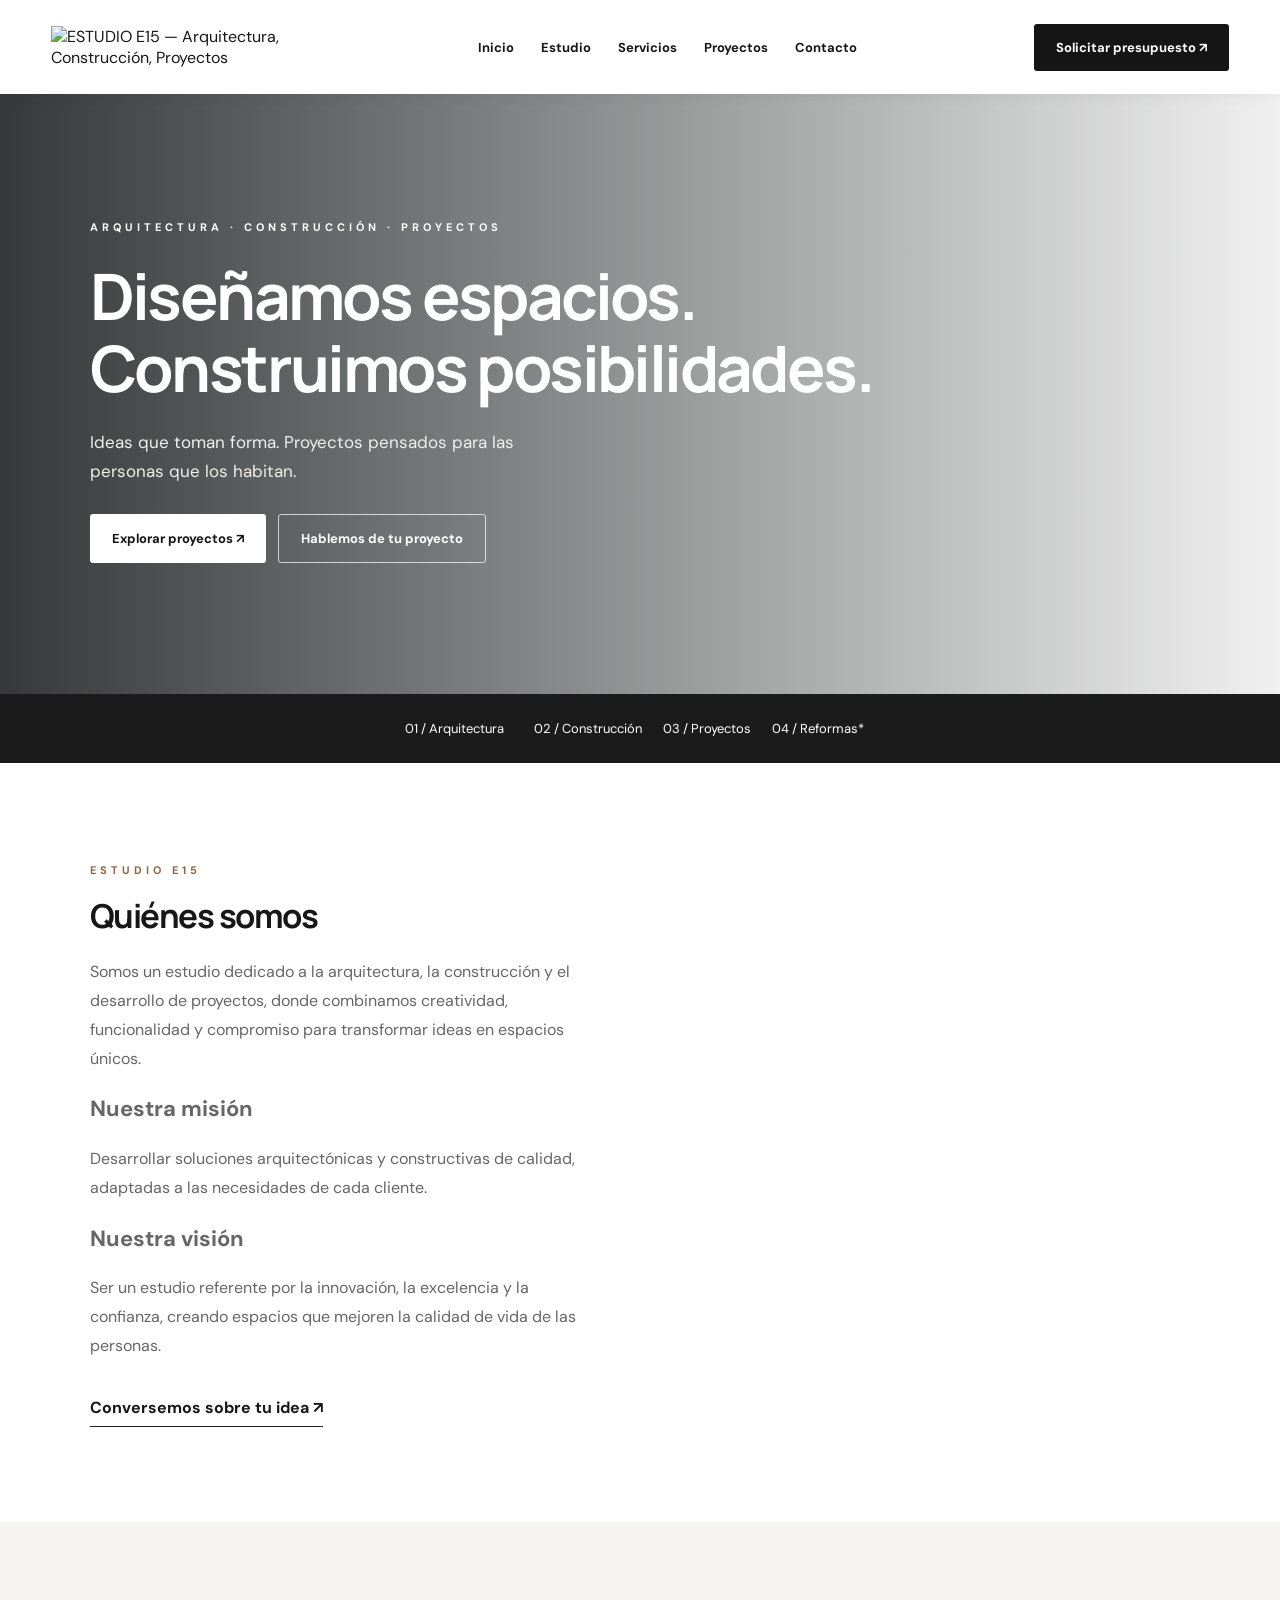
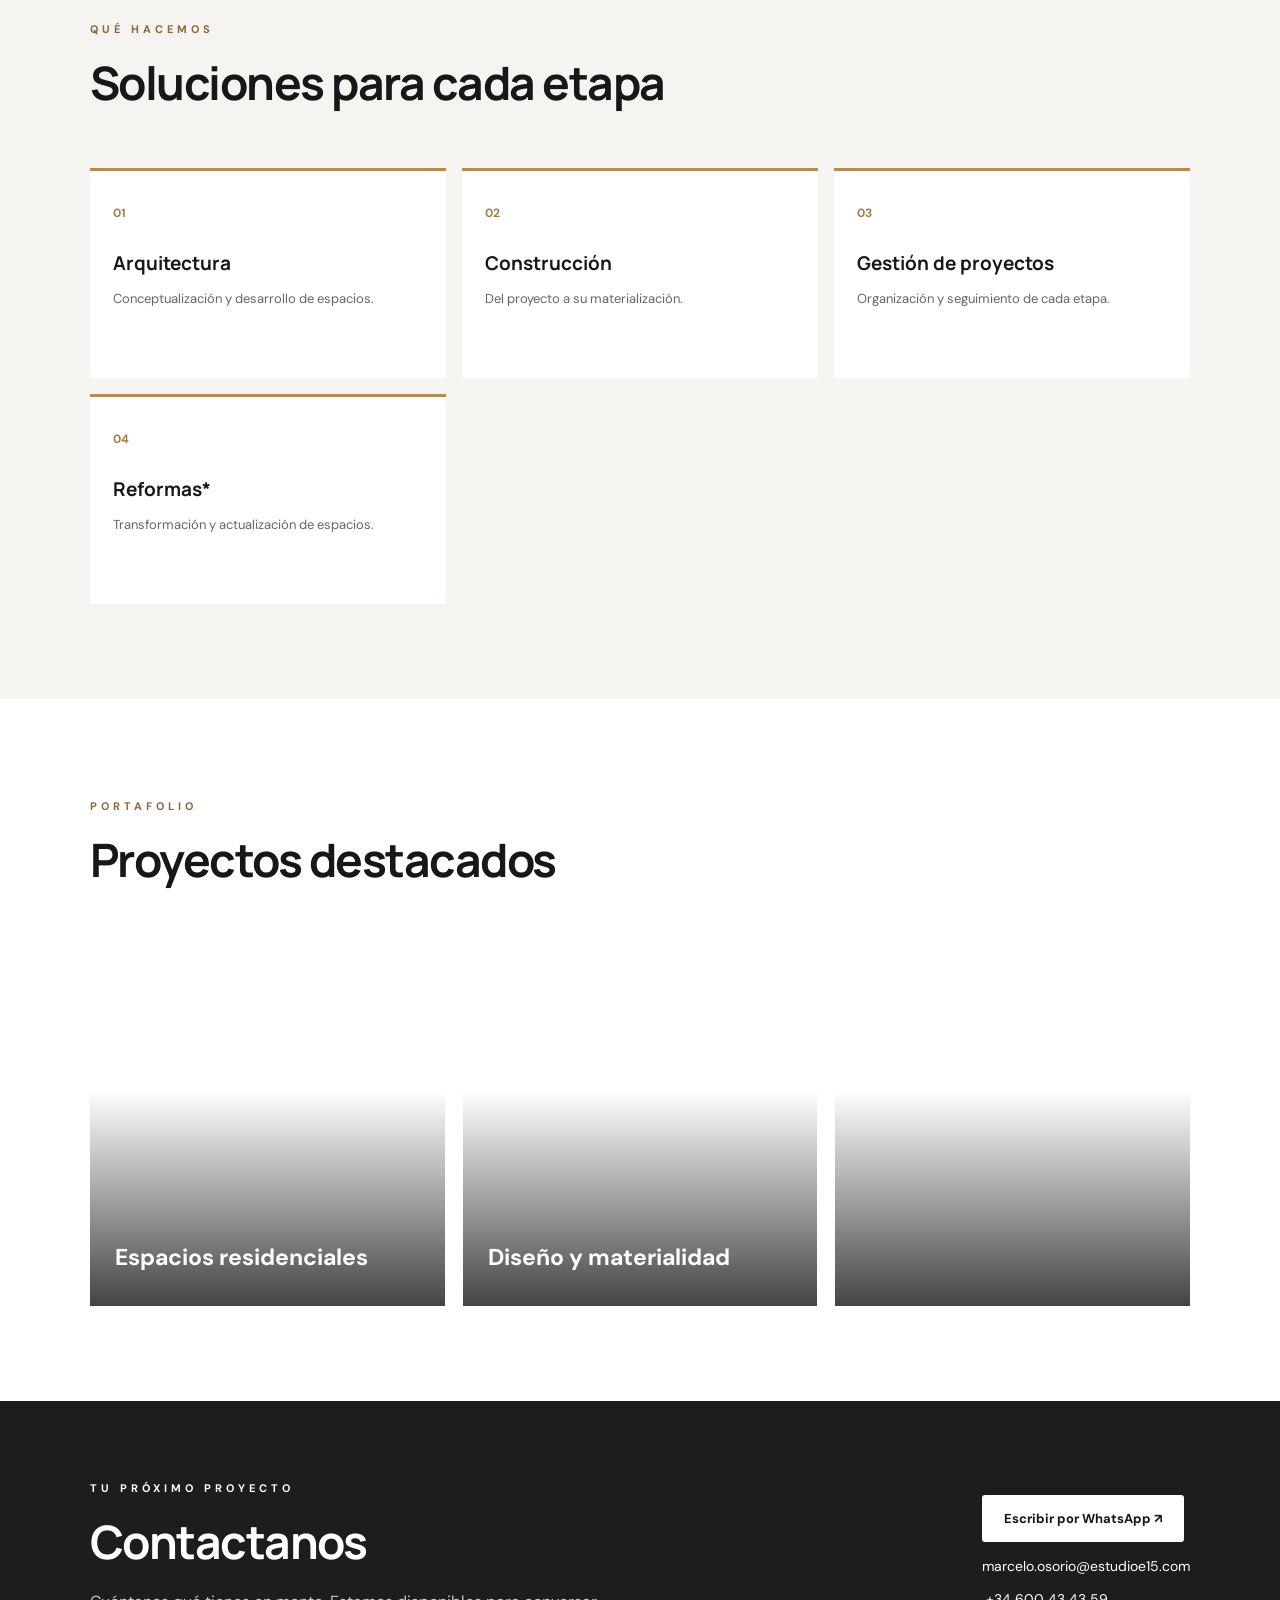
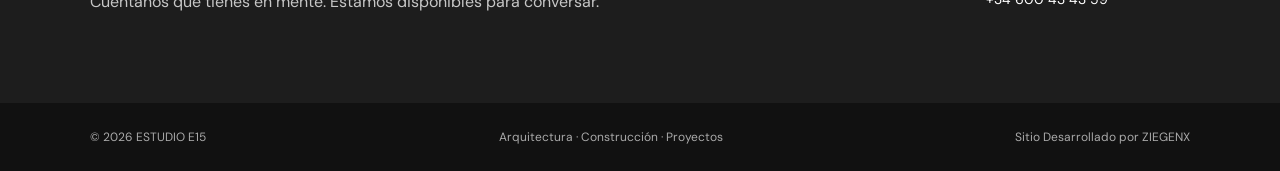
==== commit 011991a4: "Add files via upload" ====
--- a/index.html
+++ b/index.html
@@ -1 +1,114 @@
-<!doctype html><html lang="es"><head><meta charset="UTF-8"><meta name="viewport" content="width=device-width,initial-scale=1"><meta name="description" content="ESTUDIO E15 — Arquitectura, construcción y proyectos. Conoce nuestra propuesta y solicita información."><title>ESTUDIO E15 | Arquitectura · Construcción · Proyectos</title><link rel="stylesheet" href="styles.css?v=4"></head><body><header class="header"><a href="#inicio" class="brand" aria-label="ESTUDIO E15 inicio"><img src="assets/logo-original.png" alt="ESTUDIO E15 — Arquitectura, Construcción, Proyectos"></a><button class="menu" aria-label="Abrir menú" aria-expanded="false">☰</button><nav id="nav"><a href="#inicio">Inicio</a><a href="#estudio">Estudio</a><a href="#servicios">Servicios</a><a href="#proyectos">Proyectos</a><a href="#contacto">Contacto</a></nav><a class="btn dark header-cta" href="https://wa.me/34600434359?text=Hola%20Marcelo%2C%20quisiera%20consultar%20por%20un%20proyecto" target="_blank" rel="noopener">Solicitar presupuesto ↗</a></header><main><section id="inicio" class="hero"><div class="hero-inner"><span class="eyebrow">ARQUITECTURA · CONSTRUCCIÓN · PROYECTOS</span><h1>Diseñamos espacios.<br>Construimos posibilidades.</h1><p>Ideas que toman forma. Proyectos pensados para las personas que los habitan.</p><div class="actions"><a class="btn light" href="#proyectos">Explorar proyectos ↗</a><a class="btn outline" href="https://wa.me/34600434359" target="_blank" rel="noopener">Hablemos de tu proyecto</a></div></div></section><div class="service-strip"><span>01 / Arquitectura</span><span>02 / Construcción</span><span>03 / Proyectos</span></div><section class="intro section" id="estudio"><div><span class="eyebrow ink">ESTUDIO E15</span><h2>La arquitectura comienza con una buena idea.</h2><p>En ESTUDIO E15 creemos en espacios que combinan funcionalidad, diseño y atención a cada detalle. Cuéntanos tu idea y conversemos sobre sus posibilidades.</p><a class="text-link" href="#contacto">Conversemos sobre tu idea ↗</a></div><div class="intro-photo"></div></section><section class="section services" id="servicios"><div class="section-heading"><div><span class="eyebrow ink">QUÉ HACEMOS</span><h2>Soluciones para cada etapa</h2></div><p>Cada proyecto merece una mirada integral, desde la primera idea hasta su desarrollo.</p></div><div class="service-grid"><article><b>01</b><h3>Arquitectura</h3><p>Conceptualización y desarrollo de espacios.</p></article><article><b>02</b><h3>Construcción</h3><p>Del proyecto a su materialización.</p></article><article><b>03</b><h3>Gestión de proyectos</h3><p>Organización y seguimiento de cada etapa.</p></article></div></section><section class="section projects" id="proyectos"><div class="section-heading"><div><span class="eyebrow ink">PORTAFOLIO</span><h2>Proyectos destacados</h2></div><p>Una mirada a los espacios, materiales y soluciones que inspiran nuestro trabajo.</p></div><div class="project-grid"><article class="project-card project-one"><div><span>ARQUITECTURA</span><h3>Espacios residenciales</h3></div></article><article class="project-card project-two"><div><span>ESPACIOS</span><h3>Diseño y materialidad</h3></div></article><article class="project-card project-three"><div><span>DETALLES</span><h3>Detalles que importan</h3></div></article></div><p class="disclaimer">Imágenes de inspiración arquitectónica. No representan obras ejecutadas por ESTUDIO E15.</p></section><section id="contacto" class="contact"><div><span class="eyebrow">TU PRÓXIMO PROYECTO</span><h2>Hagamos realidad tu idea.</h2><p>Cuéntanos qué tienes en mente. Estamos disponibles para conversar.</p></div><div class="contact-actions"><a class="btn light" href="https://wa.me/34600434359?text=Hola%20Marcelo%2C%20me%20gustar%C3%ADa%20solicitar%20informaci%C3%B3n" target="_blank" rel="noopener">Escribir por WhatsApp ↗</a><a href="mailto:marcelo.osorio@estudioe15.com">marcelo.osorio@estudioe15.com</a><a href="tel:+34600434359">+34 600 43 43 59</a></div></section></main><footer><span>© <span id="year"></span> ESTUDIO E15</span><span>Arquitectura · Construcción · Proyectos</span><span>Sitio desarrollado por <a class="credit-link" href="https://ziegenx.com/" target="_blank" rel="noopener noreferrer">ZIEGENX</a></span></footer><script src="script.js"></script></body></html>
+<!doctype html>
+<html lang="es">
+    <head>
+        <meta charset="UTF-8">
+        <meta name="viewport" content="width=device-width,initial-scale=1">
+        <meta name="description" content="ESTUDIO E15 — Arquitectura, construcción y proyectos. Conoce nuestra propuesta y solicita información.">
+        <title>ESTUDIO E15 | Arquitectura · Construcción · Proyectos</title>
+        <link rel="stylesheet" href="styles.css">
+    </head>
+    <body>
+        <header class="header">
+            <a href="#inicio" class="brand" aria-label="ESTUDIO E15 inicio"><img src="assets/logo-original.jpg" alt="ESTUDIO E15 — Arquitectura, Construcción, Proyectos"></a><button class="menu" aria-label="Abrir menú" aria-expanded="false">☰</button>
+            <nav id="nav">
+                <a href="#inicio">Inicio</a><a href="#estudio">Estudio</a><a href="#servicios">Servicios</a><a href="#proyectos">Proyectos</a><a href="#contacto">Contacto</a>
+            </nav>
+            <a class="btn dark header-cta" href="https://wa.me/34600434359?text=Hola%20Marcelo%2C%20quisiera%20consultar%20por%20un%20proyecto" target="_blank" rel="noopener">Solicitar presupuesto ↗</a>
+        </header>
+        <main>
+            <section id="inicio" class="hero">
+                <div class="hero-inner">
+                    <span class="eyebrow">ARQUITECTURA · CONSTRUCCIÓN · PROYECTOS</span>
+                    <h1>Diseñamos espacios.<br>Construimos posibilidades.</h1>
+                    <p>Ideas que toman forma. Proyectos pensados para las personas que los habitan.</p>
+                    <div class="actions">
+                        <a class="btn light" href="#proyectos">Explorar proyectos ↗</a><a class="btn outline" href="https://wa.me/34600434359" target="_blank" rel="noopener">Hablemos de tu proyecto</a>
+                    </div>
+                </div>
+            </section>
+            <div class="service-strip pinegrow-ui-helper-relative">
+                <span style="grid-area:auto / 1 / auto / 5; text-align: center; font-size: 379x0; line-height: -5px; font-weight: normal;">     01 / Arquitectura&nbsp; &nbsp; &nbsp; &nbsp; &nbsp; 02 / Construcción&nbsp; &nbsp; &nbsp; &nbsp;03 / Proyectos&nbsp; &nbsp; &nbsp; &nbsp;04 / Reformas*</span>
+            </div>
+            <section class="intro section" id="estudio">
+                <div>
+                    <span class="eyebrow ink">ESTUDIO E15</span>
+                    <h2 style="font-weight: 700; font-size: 33px;">Quiénes somos</h2>
+                    <p>Somos un estudio dedicado a la arquitectura, la construcción y el desarrollo de proyectos, donde combinamos creatividad, funcionalidad y compromiso para transformar ideas en espacios únicos.</p>
+                    <p><span style="font-weight: 600; font-size: 22px;"><b>Nuestra misión</b></span></p>
+                    <p>Desarrollar soluciones arquitectónicas y constructivas de calidad, adaptadas a las necesidades de cada cliente.
+
+</p>
+                    <p><b style="font-size: 22px; font-weight: 600;"><b>Nuestra visión</b></b></p>
+                    <p>Ser un estudio referente por la innovación, la excelencia y la confianza, creando espacios que mejoren la calidad de vida de las personas.</p>
+                    <a class="text-link" href="#contacto">Conversemos sobre tu idea ↗</a>
+                </div>
+                <div class="intro-photo"></div>
+            </section>
+            <section class="section services" id="servicios">
+                <div class="section-heading">
+                    <div>
+                        <span class="eyebrow ink">QUÉ HACEMOS</span>
+                        <h2>Soluciones para cada etapa</h2>
+                    </div>
+                </div>
+                <div class="service-grid">
+                    <article>
+                        <b>01</b>
+                        <h3>Arquitectura</h3>
+                        <p>Conceptualización y desarrollo de espacios.</p>
+                    </article>
+                    <article>
+                        <b>02</b>
+                        <h3>Construcción</h3>
+                        <p>Del proyecto a su materialización.</p>
+                    </article>
+                    <article>
+                        <b>03</b>
+                        <h3>Gestión de proyectos</h3>
+                        <p>Organización y seguimiento de cada etapa.</p>
+                    </article>
+                    <article>
+                        <b>04</b>
+                        <h3>Reformas*</h3>
+                        <p>Transformación y actualización de espacios.</p>
+                    </article>
+                </div>
+            </section>
+            <section class="section projects" id="proyectos">
+                <div class="section-heading">
+                    <div>
+                        <span class="eyebrow ink">PORTAFOLIO</span>
+                        <h2>Proyectos destacados</h2>
+                    </div>
+                </div>
+                <div class="project-grid">
+                    <article class="project-card project-one">
+                        <div>
+                            <h3>Espacios residenciales</h3>
+                        </div>
+                    </article>
+                    <article class="project-card project-two">
+                        <div>
+                            <h3>Diseño y materialidad</h3>
+                        </div>
+                    </article>
+                    <article class="project-card project-three"></article>
+                </div>
+            </section>
+            <section id="contacto" class="contact">
+                <div>
+                    <span class="eyebrow">TU PRÓXIMO PROYECTO</span>
+                    <h2>Contactanos&nbsp;</h2>
+                    <p>Cuéntanos qué tienes en mente. Estamos disponibles para conversar.</p>
+                </div>
+                <div class="contact-actions">
+                    <a class="btn light" href="https://wa.me/34600434359?text=Hola%20Marcelo%2C%20me%20gustar%C3%ADa%20solicitar%20informaci%C3%B3n" target="_blank" rel="noopener">Escribir por WhatsApp ↗</a><a href="mailto:marcelo.osorio@estudioe15.com">marcelo.osorio@estudioe15.com</a><a href="tel:+34600434359">&nbsp;+34 600 43 43 59</a>
+                </div>
+            </section>
+        </main>
+        <footer>
+            <span>© <span id="year"></span> ESTUDIO E15</span><span>Arquitectura · Construcción · Proyectos</span><span>Sitio Desarrollado por <a href="https://www.ziegenx.com" target="_blank">ZIEGENX</a></span>
+        </footer>
+        <script src="script.js"></script>
+    </body>
+</html>
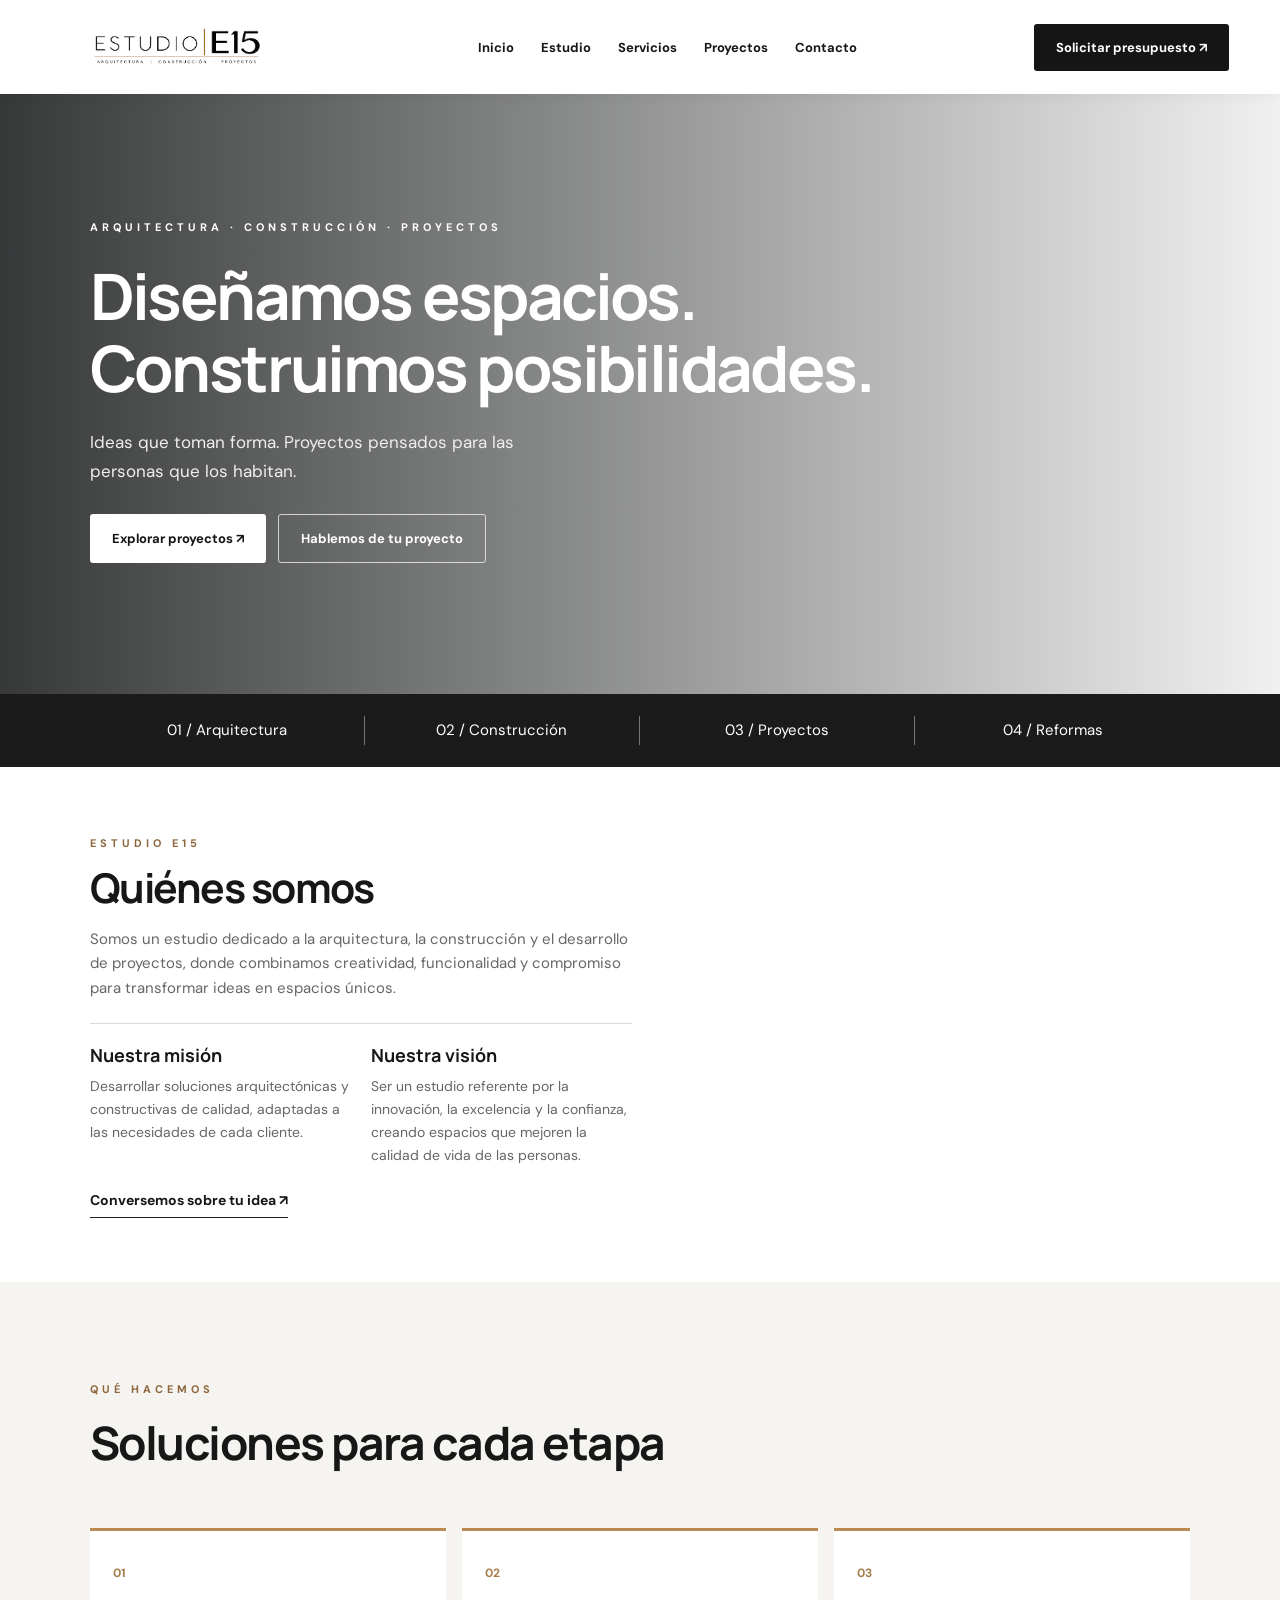
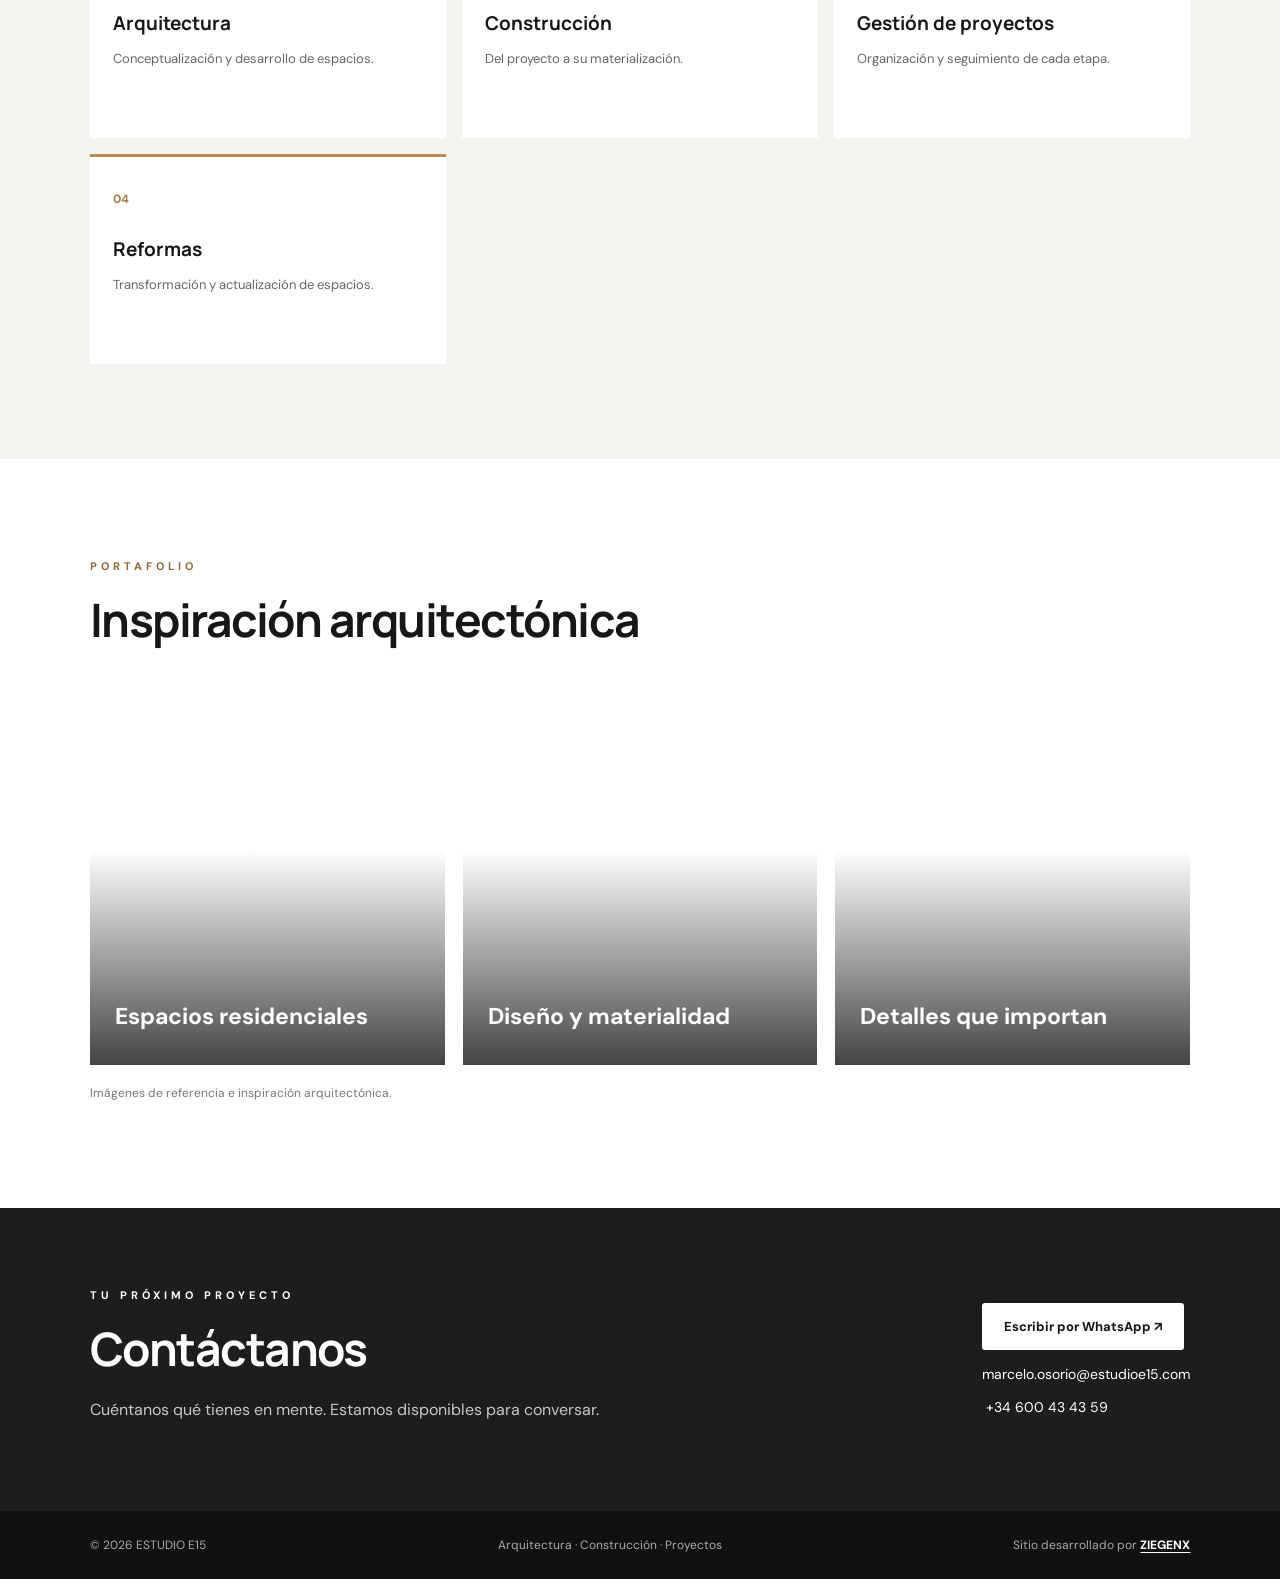
==== commit 1a24b11a: "Add files via upload" ====
--- a/index.html
+++ b/index.html
@@ -5,11 +5,11 @@
         <meta name="viewport" content="width=device-width,initial-scale=1">
         <meta name="description" content="ESTUDIO E15 — Arquitectura, construcción y proyectos. Conoce nuestra propuesta y solicita información.">
         <title>ESTUDIO E15 | Arquitectura · Construcción · Proyectos</title>
-        <link rel="stylesheet" href="styles.css">
+        <link rel="stylesheet" href="styles.css?v=20261124">
     </head>
     <body>
         <header class="header">
-            <a href="#inicio" class="brand" aria-label="ESTUDIO E15 inicio"><img src="assets/logo-original.jpg" alt="ESTUDIO E15 — Arquitectura, Construcción, Proyectos"></a><button class="menu" aria-label="Abrir menú" aria-expanded="false">☰</button>
+            <a href="#inicio" class="brand" aria-label="ESTUDIO E15 inicio"><img src="assets/logo-original.png" alt="ESTUDIO E15 — Arquitectura, Construcción, Proyectos"></a><button class="menu" aria-label="Abrir menú" aria-expanded="false" aria-controls="nav">☰</button>
             <nav id="nav">
                 <a href="#inicio">Inicio</a><a href="#estudio">Estudio</a><a href="#servicios">Servicios</a><a href="#proyectos">Proyectos</a><a href="#contacto">Contacto</a>
             </nav>
@@ -26,23 +26,21 @@
                     </div>
                 </div>
             </section>
-            <div class="service-strip pinegrow-ui-helper-relative">
-                <span style="grid-area:auto / 1 / auto / 5; text-align: center; font-size: 379x0; line-height: -5px; font-weight: normal;">     01 / Arquitectura&nbsp; &nbsp; &nbsp; &nbsp; &nbsp; 02 / Construcción&nbsp; &nbsp; &nbsp; &nbsp;03 / Proyectos&nbsp; &nbsp; &nbsp; &nbsp;04 / Reformas*</span>
+            <div class="service-strip">
+                <span>01 / Arquitectura</span><span>02 / Construcción</span><span>03 / Proyectos</span><span>04 / Reformas</span>
             </div>
             <section class="intro section" id="estudio">
-                <div>
+                <div class="intro-copy">
                     <span class="eyebrow ink">ESTUDIO E15</span>
-                    <h2 style="font-weight: 700; font-size: 33px;">Quiénes somos</h2>
+                    <h2>Quiénes somos</h2>
                     <p>Somos un estudio dedicado a la arquitectura, la construcción y el desarrollo de proyectos, donde combinamos creatividad, funcionalidad y compromiso para transformar ideas en espacios únicos.</p>
-                    <p><span style="font-weight: 600; font-size: 22px;"><b>Nuestra misión</b></span></p>
-                    <p>Desarrollar soluciones arquitectónicas y constructivas de calidad, adaptadas a las necesidades de cada cliente.
-
-</p>
-                    <p><b style="font-size: 22px; font-weight: 600;"><b>Nuestra visión</b></b></p>
-                    <p>Ser un estudio referente por la innovación, la excelencia y la confianza, creando espacios que mejoren la calidad de vida de las personas.</p>
+                    <div class="intro-values">
+                        <article><h3>Nuestra misión</h3><p>Desarrollar soluciones arquitectónicas y constructivas de calidad, adaptadas a las necesidades de cada cliente.</p></article>
+                        <article><h3>Nuestra visión</h3><p>Ser un estudio referente por la innovación, la excelencia y la confianza, creando espacios que mejoren la calidad de vida de las personas.</p></article>
+                    </div>
                     <a class="text-link" href="#contacto">Conversemos sobre tu idea ↗</a>
                 </div>
-                <div class="intro-photo"></div>
+                <div class="intro-photo" role="img" aria-label="Imagen de inspiración arquitectónica"></div>
             </section>
             <section class="section services" id="servicios">
                 <div class="section-heading">
@@ -69,7 +67,7 @@
                     </article>
                     <article>
                         <b>04</b>
-                        <h3>Reformas*</h3>
+                        <h3>Reformas</h3>
                         <p>Transformación y actualización de espacios.</p>
                     </article>
                 </div>
@@ -78,7 +76,7 @@
                 <div class="section-heading">
                     <div>
                         <span class="eyebrow ink">PORTAFOLIO</span>
-                        <h2>Proyectos destacados</h2>
+                        <h2>Inspiración arquitectónica</h2>
                     </div>
                 </div>
                 <div class="project-grid">
@@ -92,13 +90,14 @@
                             <h3>Diseño y materialidad</h3>
                         </div>
                     </article>
-                    <article class="project-card project-three"></article>
+                    <article class="project-card project-three"><div><h3>Detalles que importan</h3></div></article>
                 </div>
+                <p class="disclaimer">Imágenes de referencia e inspiración arquitectónica.</p>
             </section>
             <section id="contacto" class="contact">
                 <div>
                     <span class="eyebrow">TU PRÓXIMO PROYECTO</span>
-                    <h2>Contactanos&nbsp;</h2>
+                    <h2>Contáctanos</h2>
                     <p>Cuéntanos qué tienes en mente. Estamos disponibles para conversar.</p>
                 </div>
                 <div class="contact-actions">
@@ -107,7 +106,7 @@
             </section>
         </main>
         <footer>
-            <span>© <span id="year"></span> ESTUDIO E15</span><span>Arquitectura · Construcción · Proyectos</span><span>Sitio Desarrollado por <a href="https://www.ziegenx.com" target="_blank">ZIEGENX</a></span>
+            <span>© <span id="year"></span> ESTUDIO E15</span><span>Arquitectura · Construcción · Proyectos</span><span>Sitio desarrollado por <a class="credit-link" href="https://ziegenx.com/" target="_blank" rel="noopener noreferrer">ZIEGENX</a></span>
         </footer>
         <script src="script.js"></script>
     </body>
--- a/styles.css
+++ b/styles.css
@@ -1,3 +1,9 @@
 @import url('https://fonts.googleapis.com/css2?family=DM+Sans:wght@400;500;600;700&family=Manrope:wght@400;500;600;700;800&display=swap');:root{--ink:#171717;--muted:#666;--stone:#f5f4f0;--accent:#b98b52}*{box-sizing:border-box}html{scroll-behavior:smooth}body{margin:0;color:var(--ink);font-family:'DM Sans',Arial,sans-serif}a{color:inherit;text-decoration:none}.header{height:94px;padding:14px max(4%,calc((100vw - 1450px)/2));display:flex;align-items:center;justify-content:space-between;gap:25px;background:#fff;position:sticky;top:0;z-index:20;box-shadow:0 2px 14px #0000000d}.brand{display:block;width:250px;flex-shrink:0}.brand img{width:100%;height:auto;display:block}.header nav{display:flex;gap:27px;font-size:13px;font-weight:700}.header nav a:hover,.text-link:hover{color:#a57642}.btn{padding:15px 22px;display:inline-flex;align-items:center;justify-content:center;border-radius:3px;font-weight:700;font-size:13px;transition:transform .2s,background .2s}.btn:hover{transform:translateY(-2px)}.dark{background:#151515;color:white}.light{background:white;color:#151515}.outline{color:white;border:1px solid #ffffffb8}.menu{display:none}.hero{min-height:600px;position:relative;display:flex;align-items:center;background:linear-gradient(90deg,rgba(8,10,11,.81),rgba(8,10,11,.42) 52%,rgba(8,10,11,.06)),url('https://images.unsplash.com/photo-1600607687939-ce8a6c25118c?auto=format&fit=crop&w=2200&q=85') center/cover;color:white}.hero-inner{max-width:820px;margin-left:7%;padding:90px 20px 100px 0}.eyebrow{font-size:11px;font-weight:700;letter-spacing:4px}.hero h1{font-family:Manrope,sans-serif;font-size:clamp(37px,5vw,72px);line-height:1.12;letter-spacing:-2.6px;margin:24px 0}.hero p{max-width:460px;font-size:17px;line-height:1.7;color:#f0efec}.actions{display:flex;gap:12px;margin-top:28px;flex-wrap:wrap}.photo-note{position:absolute;bottom:16px;right:22px;color:#ffffffd1;font-size:11px}.service-strip{background:#1b1b1b;color:white;display:grid;grid-template-columns:repeat(4,1fr);padding:26px 7%;gap:18px;font-size:13px}.service-strip span{border-right:1px solid #777;padding-right:12px}.service-strip span:last-child{border:0}.section{padding:95px 7%}.intro{display:grid;grid-template-columns:1fr 1fr;align-items:center;gap:9%}.ink{color:#8d663e}.intro h2,.section h2,.contact h2{font-family:Manrope,sans-serif;letter-spacing:-1.5px;font-size:clamp(32px,3.6vw,52px);line-height:1.16;margin:18px 0 23px}.intro p,.section-heading p{color:var(--muted);line-height:1.8;max-width:530px}.text-link{display:inline-block;margin-top:20px;font-weight:700;border-bottom:1px solid #222;padding-bottom:8px}.intro-photo{height:390px;position:relative;background:url('https://images.unsplash.com/photo-1600566753190-17f0baa2a6c3?auto=format&fit=crop&w=1100&q=85') center/cover}.intro-photo span{position:absolute;bottom:12px;right:15px;color:white;font-size:11px;text-shadow:0 1px 6px black}.services{background:var(--stone)}.section-heading{display:flex;align-items:end;justify-content:space-between;gap:25px;margin-bottom:36px}.section-heading p{max-width:350px;margin:0}.service-grid{display:grid;grid-template-columns:repeat(3,1fr);gap:16px}.service-grid article{background:#fff;padding:30px 23px;min-height:210px;border-top:3px solid var(--accent)}.service-grid b{font-size:12px;color:#a67c4b}.service-grid h3{font-family:Manrope;font-size:19px;margin:28px 0 10px}.service-grid p{color:#666;font-size:13px;line-height:1.6}.services small,.disclaimer{display:block;color:#777;margin-top:20px;font-size:12px}.project-grid{display:grid;grid-template-columns:repeat(3,1fr);gap:18px}.project-card{height:360px;background-size:cover;background-position:center;position:relative;display:flex;align-items:end;color:#fff;overflow:hidden}.project-card:before{content:'';position:absolute;inset:0;background:linear-gradient(transparent 40%,#000b)}.project-card>div{position:relative;padding:25px}.project-card span{font-size:10px;letter-spacing:2px}.project-card h3{font-size:23px;margin:9px 0}.project-one{background-image:url('https://images.unsplash.com/photo-1600607687920-4e2a09cf159d?auto=format&fit=crop&w=900&q=85')}.project-two{background-image:url('https://images.unsplash.com/photo-1600607687920-4e2a09cf159d?auto=format&fit=crop&w=900&q=85');background-position:right}.project-three{background-image:url('https://images.unsplash.com/photo-1600566753086-00f18fb6b3ea?auto=format&fit=crop&w=900&q=85')}.contact{background:#1d1d1d;color:#fff;padding:75px 7%;display:flex;justify-content:space-between;align-items:center;gap:35px}.contact p{color:#c7c7c7}.contact-actions{display:flex;flex-direction:column;align-items:flex-start;gap:15px}.contact-actions>a:not(.btn){font-size:14px}footer{background:#111;color:#aaa;display:flex;justify-content:space-between;gap:15px;padding:26px 7%;font-size:12px}@media(max-width:1000px){.header{padding:12px 4%}.brand{width:205px}.header nav{gap:14px}.header-cta{display:none}.service-grid{grid-template-columns:repeat(2,1fr)}}@media(max-width:700px){.header{height:75px}.brand{width:190px}.menu{display:block;border:0;background:none;font-size:26px;cursor:pointer}.header nav{display:none;position:absolute;top:75px;left:0;right:0;background:#fff;flex-direction:column;padding:25px 7%;box-shadow:0 15px 20px #0002}.header nav.open{display:flex}.hero{min-height:590px;background-position:62% center}.hero-inner{margin-left:7%;padding:70px 7% 80px 0}.hero h1{letter-spacing:-1.5px}.hero p{font-size:15px}.service-strip{grid-template-columns:repeat(2,1fr);gap:18px}.service-strip span:nth-child(2){border:0}.section{padding:65px 7%}.intro{grid-template-columns:1fr;gap:32px}.intro-photo{height:280px}.section-heading{display:block}.section-heading p{margin-top:14px}.service-grid{grid-template-columns:1fr 1fr;gap:10px}.service-grid article{padding:20px 15px;min-height:190px}.service-grid h3{font-size:16px}.project-grid{grid-template-columns:1fr}.project-card{height:300px}.contact{display:block;padding:65px 7%}.contact-actions{margin-top:30px}footer{flex-direction:column}}
 
 .credit-link{color:#fff;font-weight:700;text-decoration:underline;text-underline-offset:3px}.credit-link:hover{color:#d7b587}.service-strip{grid-template-columns:repeat(3,1fr)}@media(max-width:700px){.service-strip{grid-template-columns:1fr 1fr}}
+
+/* Ajustes de presentación y adaptación móvil */
+html{scroll-padding-top:100px} .header>*{min-width:0}.brand img{object-fit:contain;max-height:65px}.header-cta{white-space:nowrap}.service-strip{grid-template-columns:repeat(4,minmax(0,1fr));gap:0;padding:22px 7%;font-size:15px}.service-strip span{text-align:center;padding:4px 10px;line-height:1.4}.intro.section{padding-block:64px;gap:6%;grid-template-columns:minmax(0,1.1fr) minmax(0,1fr)}.intro h2{font-size:clamp(30px,3.2vw,44px);margin:12px 0 15px}.intro p{font-size:15px;line-height:1.65;margin:0;max-width:none}.intro-values{display:grid;grid-template-columns:1fr 1fr;gap:20px;margin-top:22px;padding-top:20px;border-top:1px solid #dedbd5}.intro-values h3{font-family:Manrope,Arial,sans-serif;font-size:18px;line-height:1.3;margin:0 0 8px}.intro-values p{font-size:14px}.intro .text-link{margin-top:23px;font-size:14px}.intro-photo{height:100%;min-height:330px}.contact-actions{min-width:0;overflow-wrap:anywhere}.hero-inner{min-width:0}.section-heading h2{overflow-wrap:break-word}
+@media(max-width:1000px){.intro-values{grid-template-columns:1fr;gap:15px}.header nav{gap:14px}.service-strip{font-size:13px}}
+@media(max-width:700px){html{scroll-padding-top:76px}.header{padding:10px 5%;gap:12px}.brand{width:min(205px,70%)}.menu{min-width:44px;min-height:44px}.header nav{gap:0;padding:12px 5%}.header nav a{padding:12px 0;border-bottom:1px solid #eee}.hero{min-height:0;background-position:60% center}.hero-inner{margin:0;padding:64px 6% 56px;width:100%}.hero .eyebrow{font-size:10px;letter-spacing:2px;line-height:1.6;display:block}.hero h1{font-size:clamp(30px,8.8vw,46px);letter-spacing:-1.3px;margin:18px 0}.hero p{margin:0}.actions{display:grid;grid-template-columns:1fr;gap:10px;margin-top:23px}.actions .btn{min-height:46px;text-align:center}.service-strip{grid-template-columns:repeat(2,minmax(0,1fr));padding:12px 5%;row-gap:8px}.service-strip span{padding:8px 3px;font-size:13px}.section,.intro.section{padding:42px 6%}.intro.section{grid-template-columns:minmax(0,1fr);gap:24px}.intro h2{margin:10px 0 12px}.intro-values{margin-top:18px;padding-top:16px;gap:16px}.intro-values h3{font-size:18px}.intro-photo{height:240px;min-height:0}.section-heading{margin-bottom:22px}.section h2,.contact h2{font-size:30px;margin:12px 0 16px}.service-grid article{min-height:0;padding:18px 12px}.service-grid h3{margin:14px 0 8px;overflow-wrap:break-word}.project-card{height:240px}.contact{padding:42px 6%}.contact-actions{margin-top:22px}.contact-actions .btn{width:100%}footer{padding:22px 6%;gap:9px;text-align:center;align-items:center}}
+@media(max-width:350px){.service-grid{grid-template-columns:1fr}.hero h1{font-size:29px}}
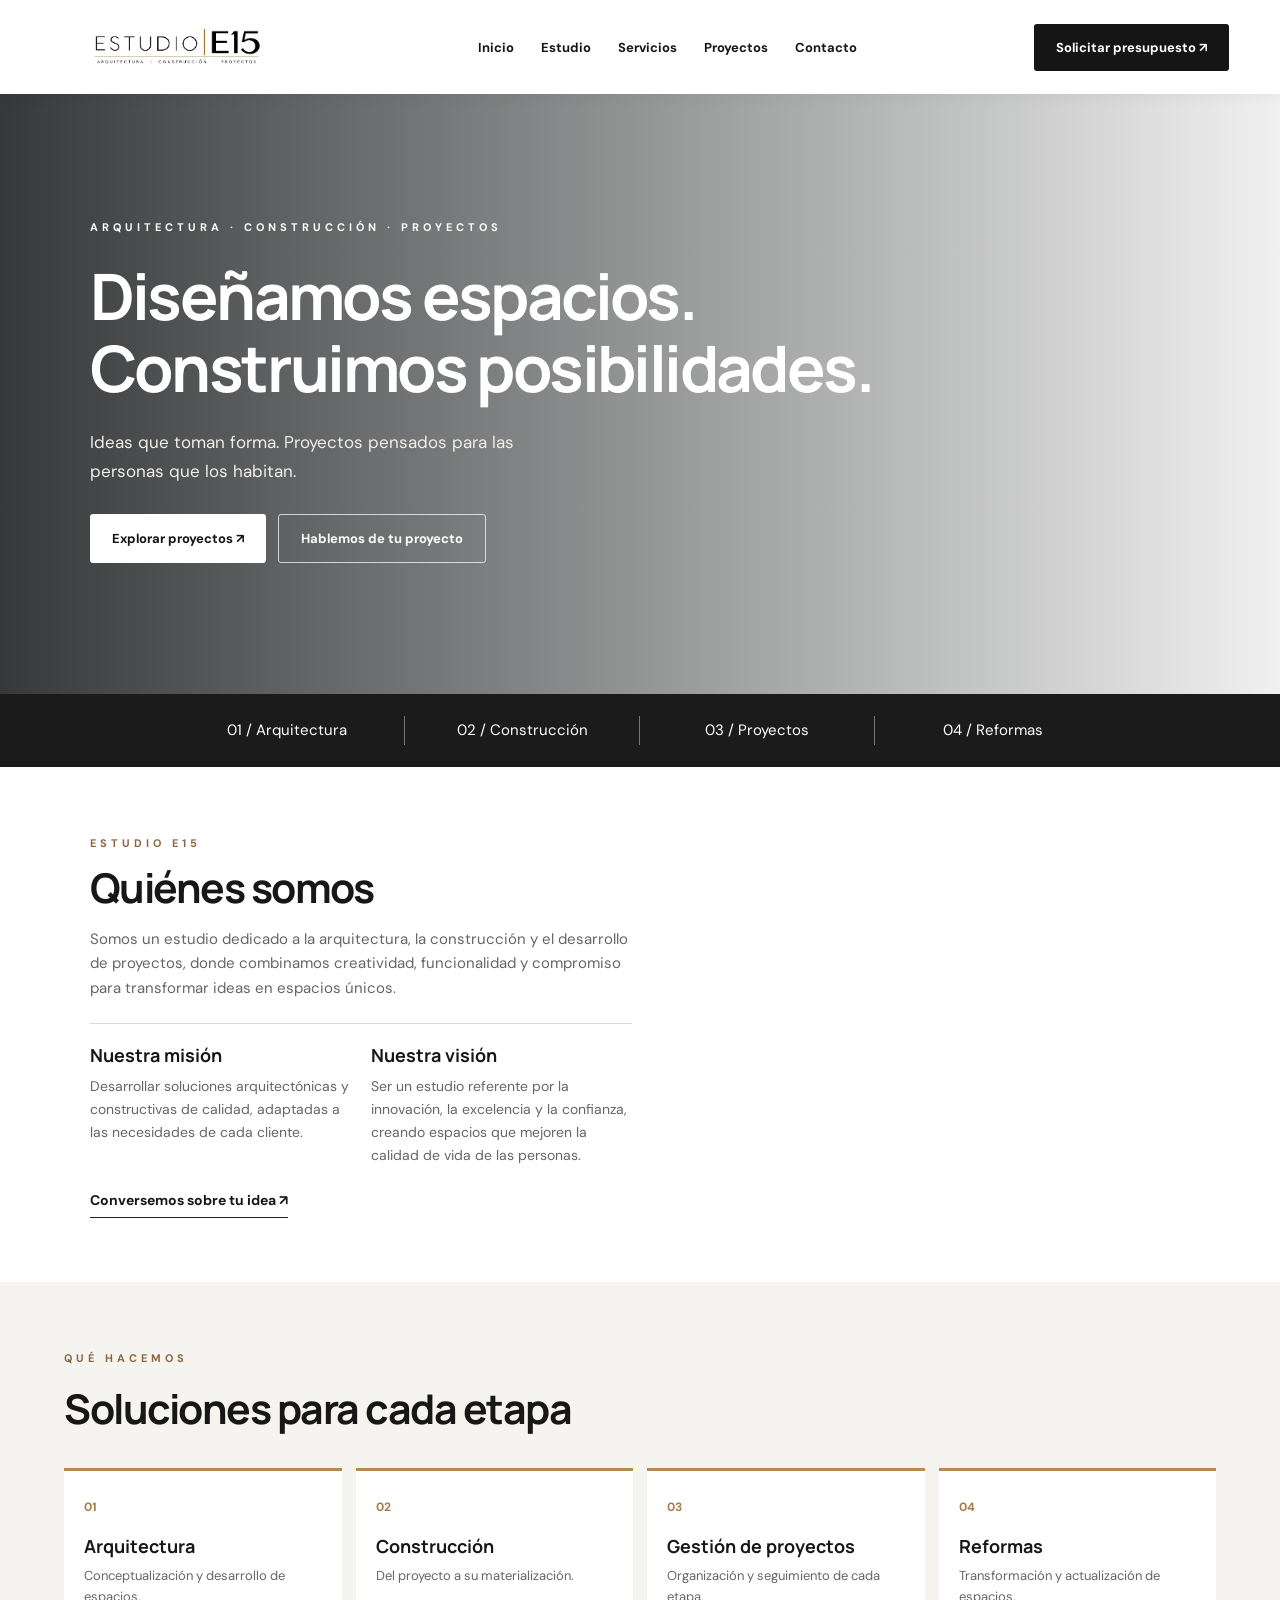
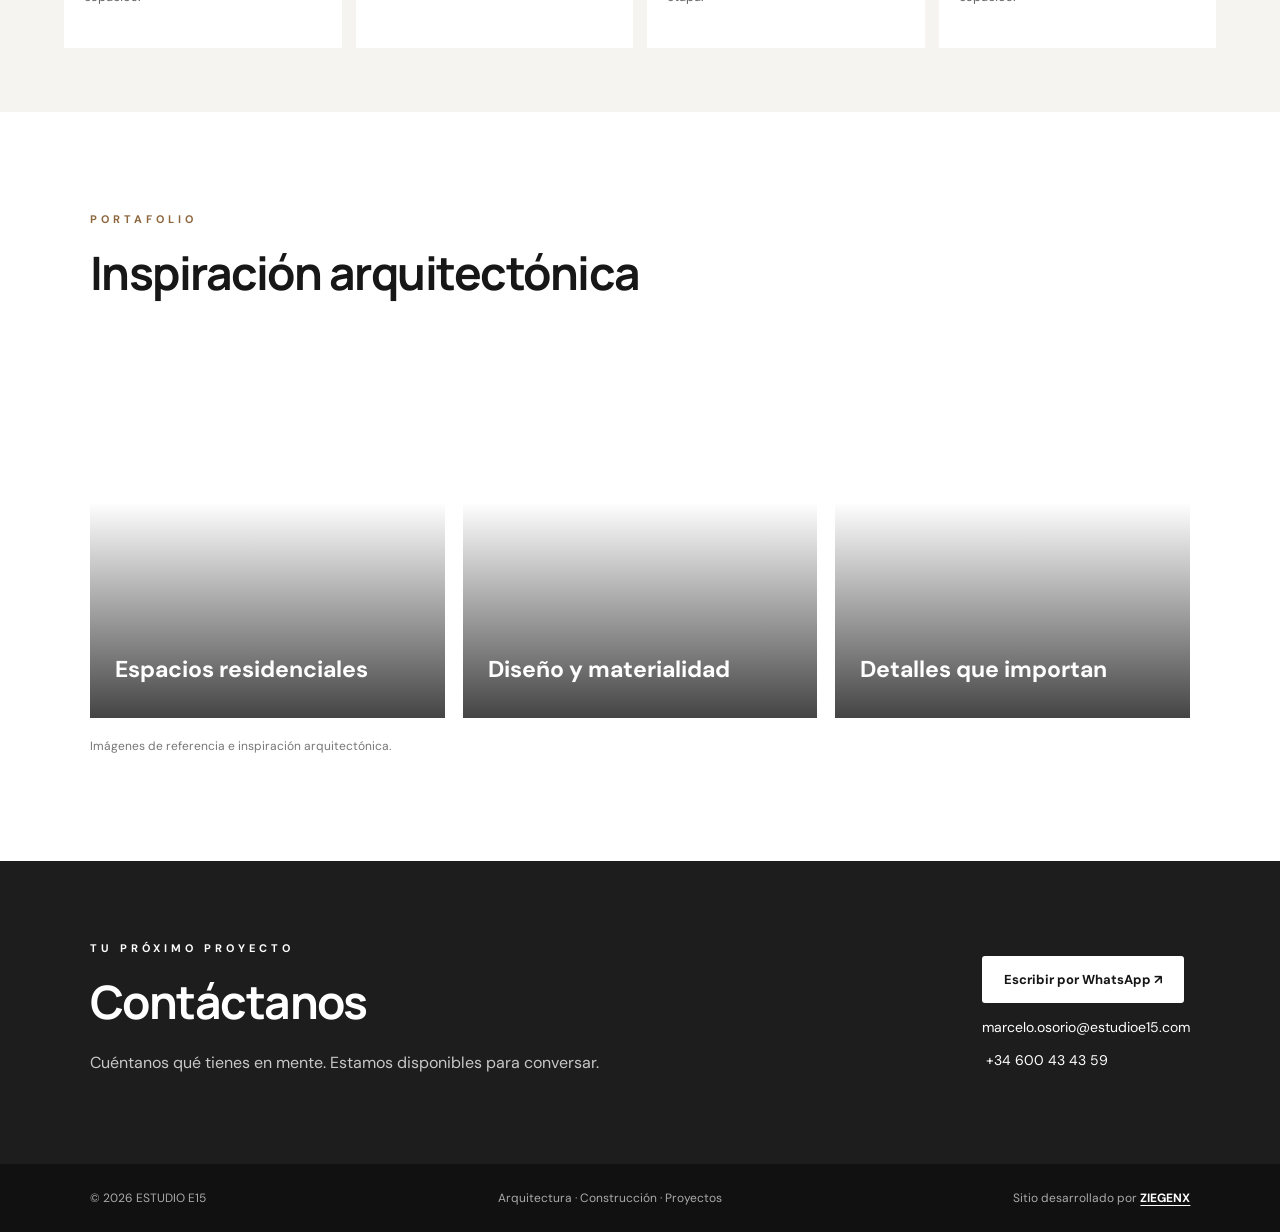
==== commit 11ac3b12: "Add files via upload" ====
--- a/index.html
+++ b/index.html
@@ -5,7 +5,7 @@
         <meta name="viewport" content="width=device-width,initial-scale=1">
         <meta name="description" content="ESTUDIO E15 — Arquitectura, construcción y proyectos. Conoce nuestra propuesta y solicita información.">
         <title>ESTUDIO E15 | Arquitectura · Construcción · Proyectos</title>
-        <link rel="stylesheet" href="styles.css?v=20261124">
+        <link rel="stylesheet" href="styles.css?v=20261125-1">
     </head>
     <body>
         <header class="header">
--- a/styles.css
+++ b/styles.css
@@ -7,3 +7,16 @@
 @media(max-width:1000px){.intro-values{grid-template-columns:1fr;gap:15px}.header nav{gap:14px}.service-strip{font-size:13px}}
 @media(max-width:700px){html{scroll-padding-top:76px}.header{padding:10px 5%;gap:12px}.brand{width:min(205px,70%)}.menu{min-width:44px;min-height:44px}.header nav{gap:0;padding:12px 5%}.header nav a{padding:12px 0;border-bottom:1px solid #eee}.hero{min-height:0;background-position:60% center}.hero-inner{margin:0;padding:64px 6% 56px;width:100%}.hero .eyebrow{font-size:10px;letter-spacing:2px;line-height:1.6;display:block}.hero h1{font-size:clamp(30px,8.8vw,46px);letter-spacing:-1.3px;margin:18px 0}.hero p{margin:0}.actions{display:grid;grid-template-columns:1fr;gap:10px;margin-top:23px}.actions .btn{min-height:46px;text-align:center}.service-strip{grid-template-columns:repeat(2,minmax(0,1fr));padding:12px 5%;row-gap:8px}.service-strip span{padding:8px 3px;font-size:13px}.section,.intro.section{padding:42px 6%}.intro.section{grid-template-columns:minmax(0,1fr);gap:24px}.intro h2{margin:10px 0 12px}.intro-values{margin-top:18px;padding-top:16px;gap:16px}.intro-values h3{font-size:18px}.intro-photo{height:240px;min-height:0}.section-heading{margin-bottom:22px}.section h2,.contact h2{font-size:30px;margin:12px 0 16px}.service-grid article{min-height:0;padding:18px 12px}.service-grid h3{margin:14px 0 8px;overflow-wrap:break-word}.project-card{height:240px}.contact{padding:42px 6%}.contact-actions{margin-top:22px}.contact-actions .btn{width:100%}footer{padding:22px 6%;gap:9px;text-align:center;align-items:center}}
 @media(max-width:350px){.service-grid{grid-template-columns:1fr}.hero h1{font-size:29px}}
+
+/* Servicios: distribución compacta en escritorio, sin alterar móviles */
+@media (min-width: 1001px) {
+ .service-strip {grid-template-columns:repeat(4,minmax(0,1fr)); padding:22px max(5%,calc((100% - 940px)/2));}
+ .service-strip span {padding:4px 14px;}
+ .services.section {padding:64px max(5%,calc((100% - 1200px)/2));}
+ .services .section-heading {margin-bottom:24px;}
+ .services .section-heading h2 {font-size:clamp(32px,3.2vw,44px);margin-bottom:12px;}
+ .service-grid {grid-template-columns:repeat(4,minmax(0,1fr));gap:14px;}
+ .service-grid article {min-height:180px;padding:24px 20px;}
+ .service-grid h3 {margin:18px 0 8px;font-size:18px;overflow-wrap:break-word;}
+ .service-grid p {margin:0;}
+}
